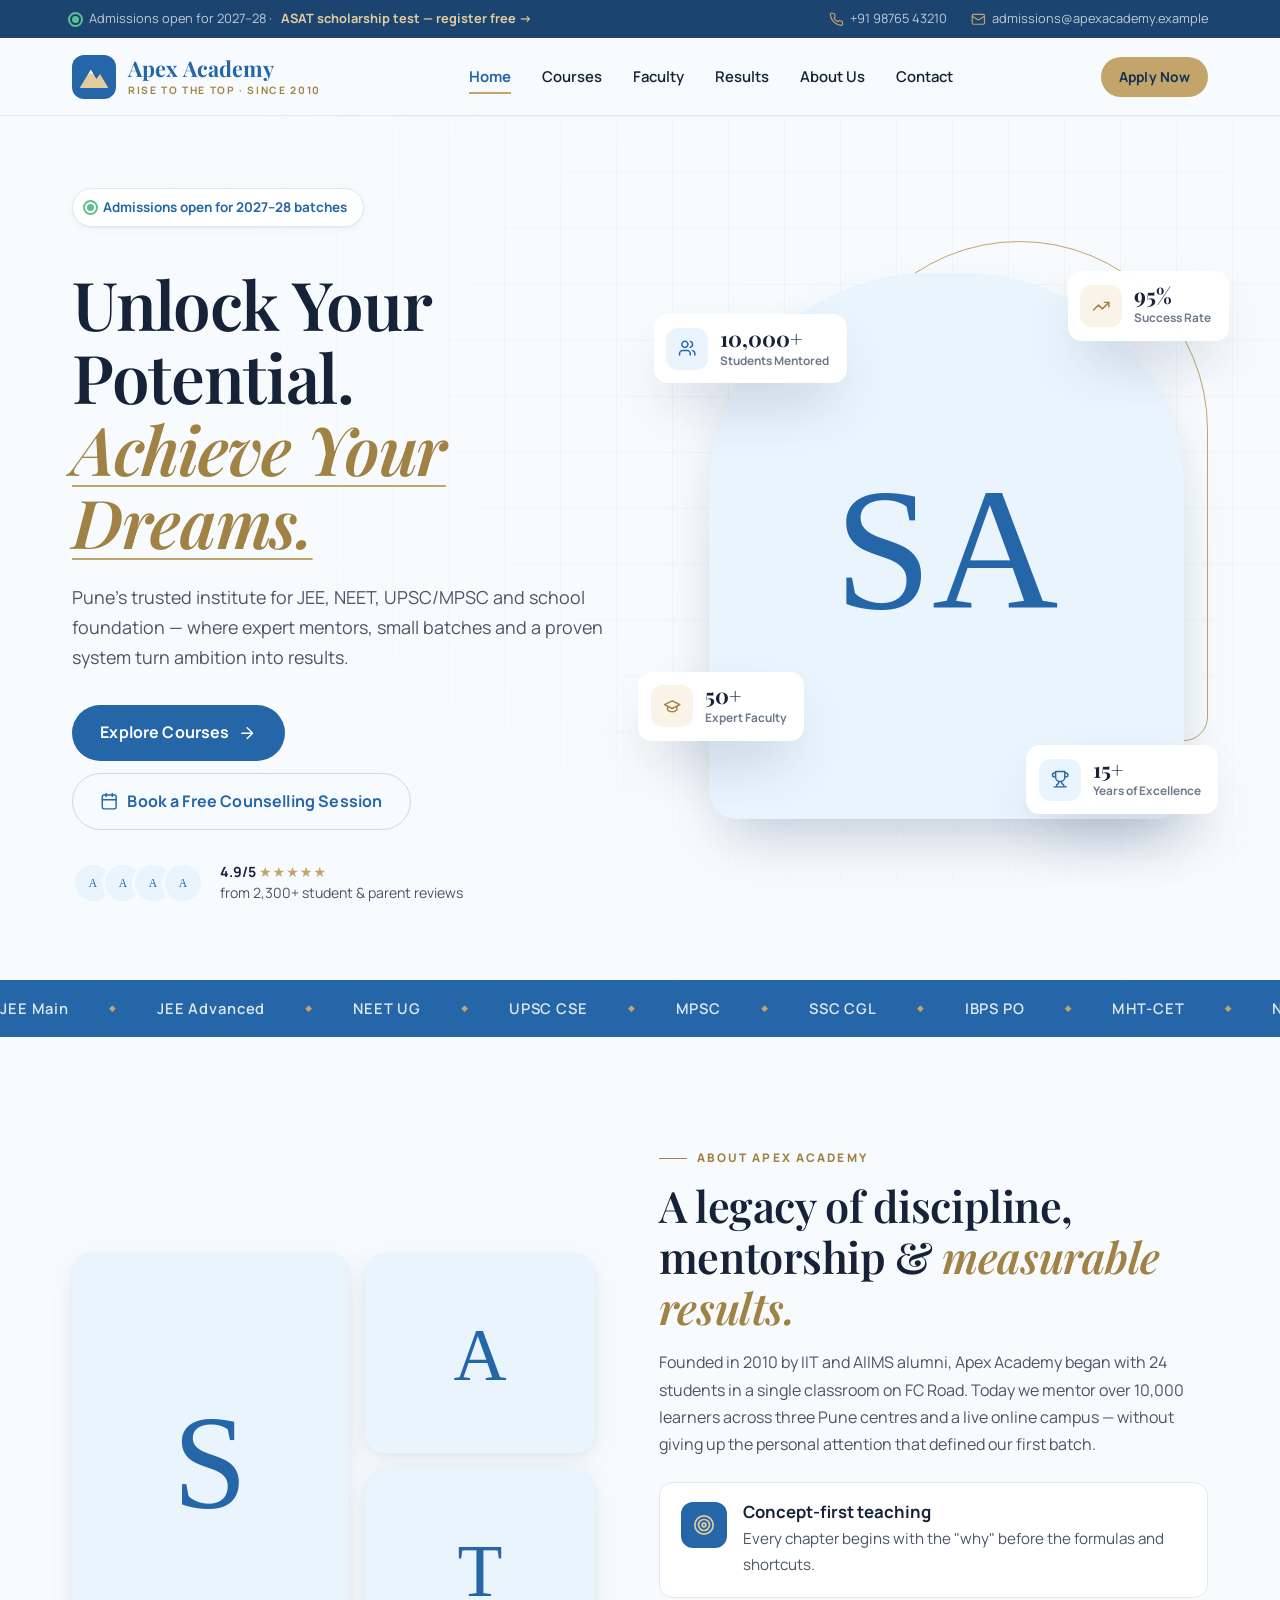
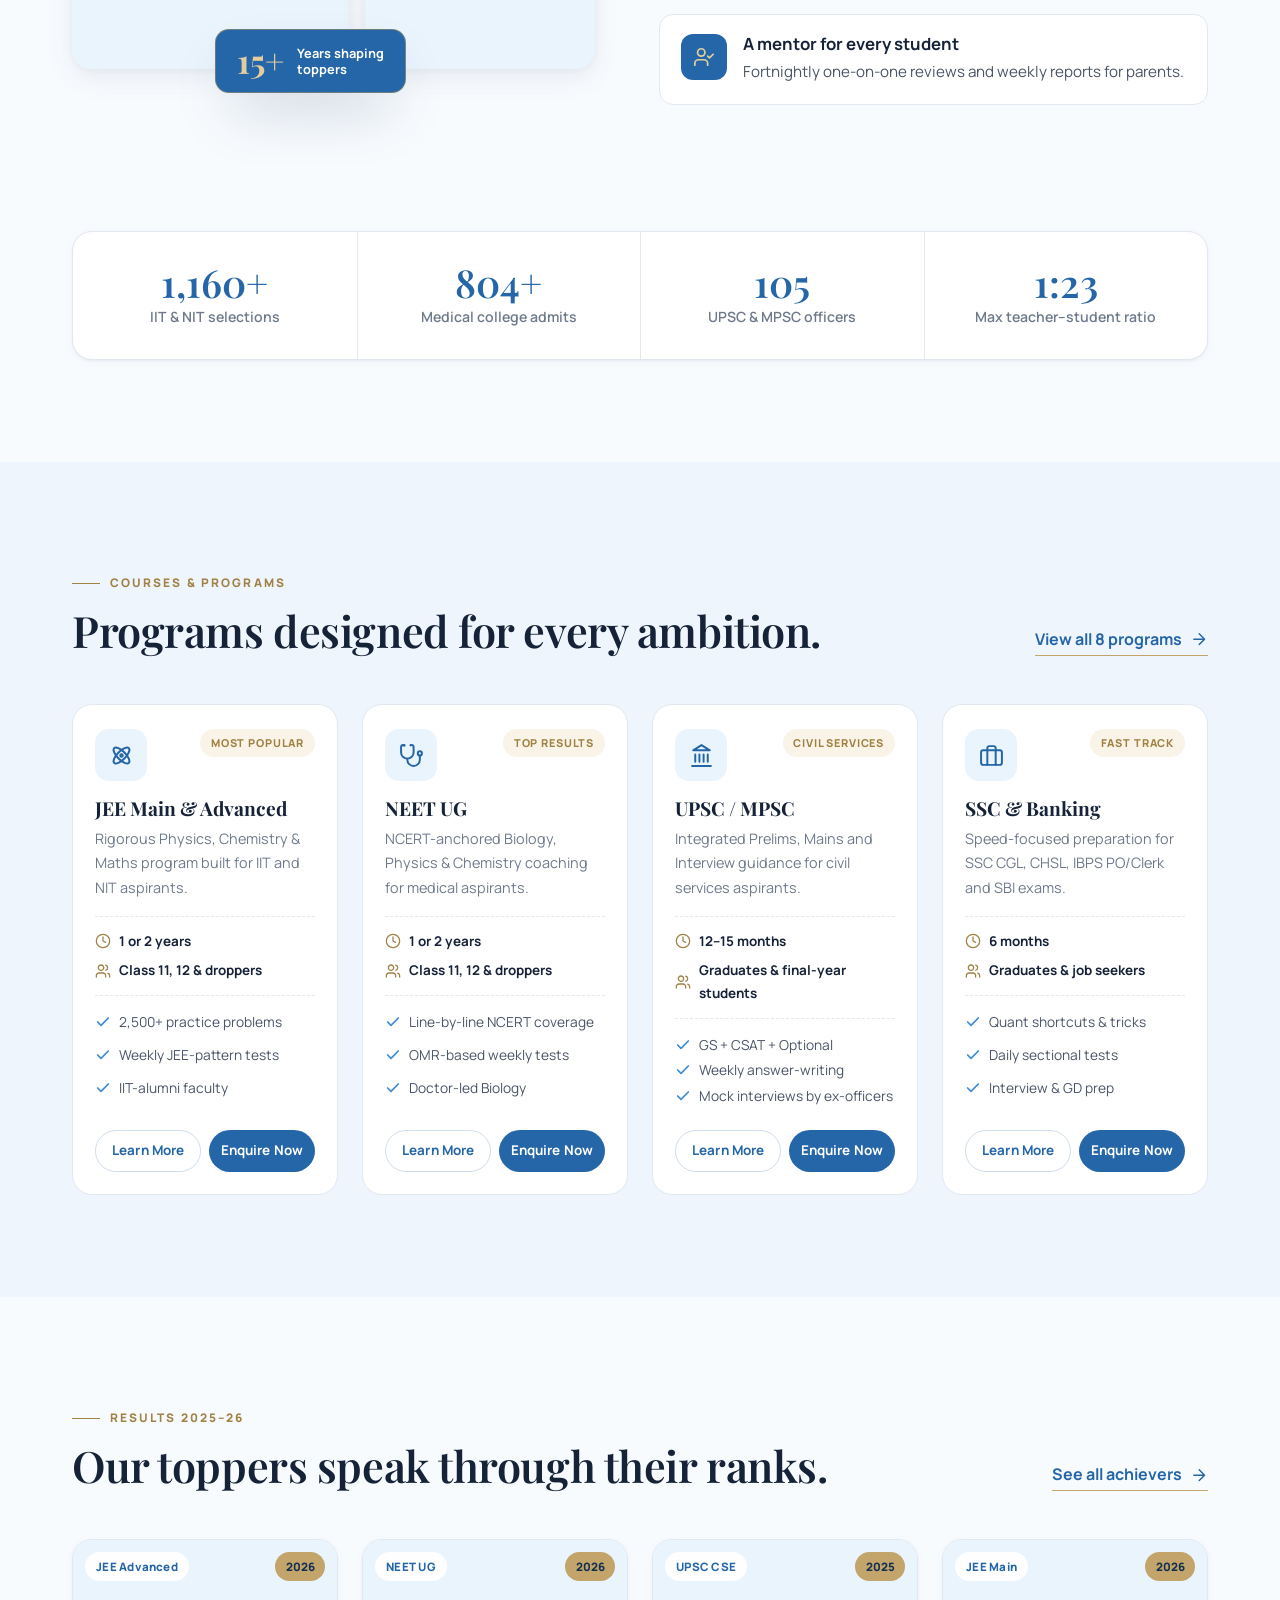
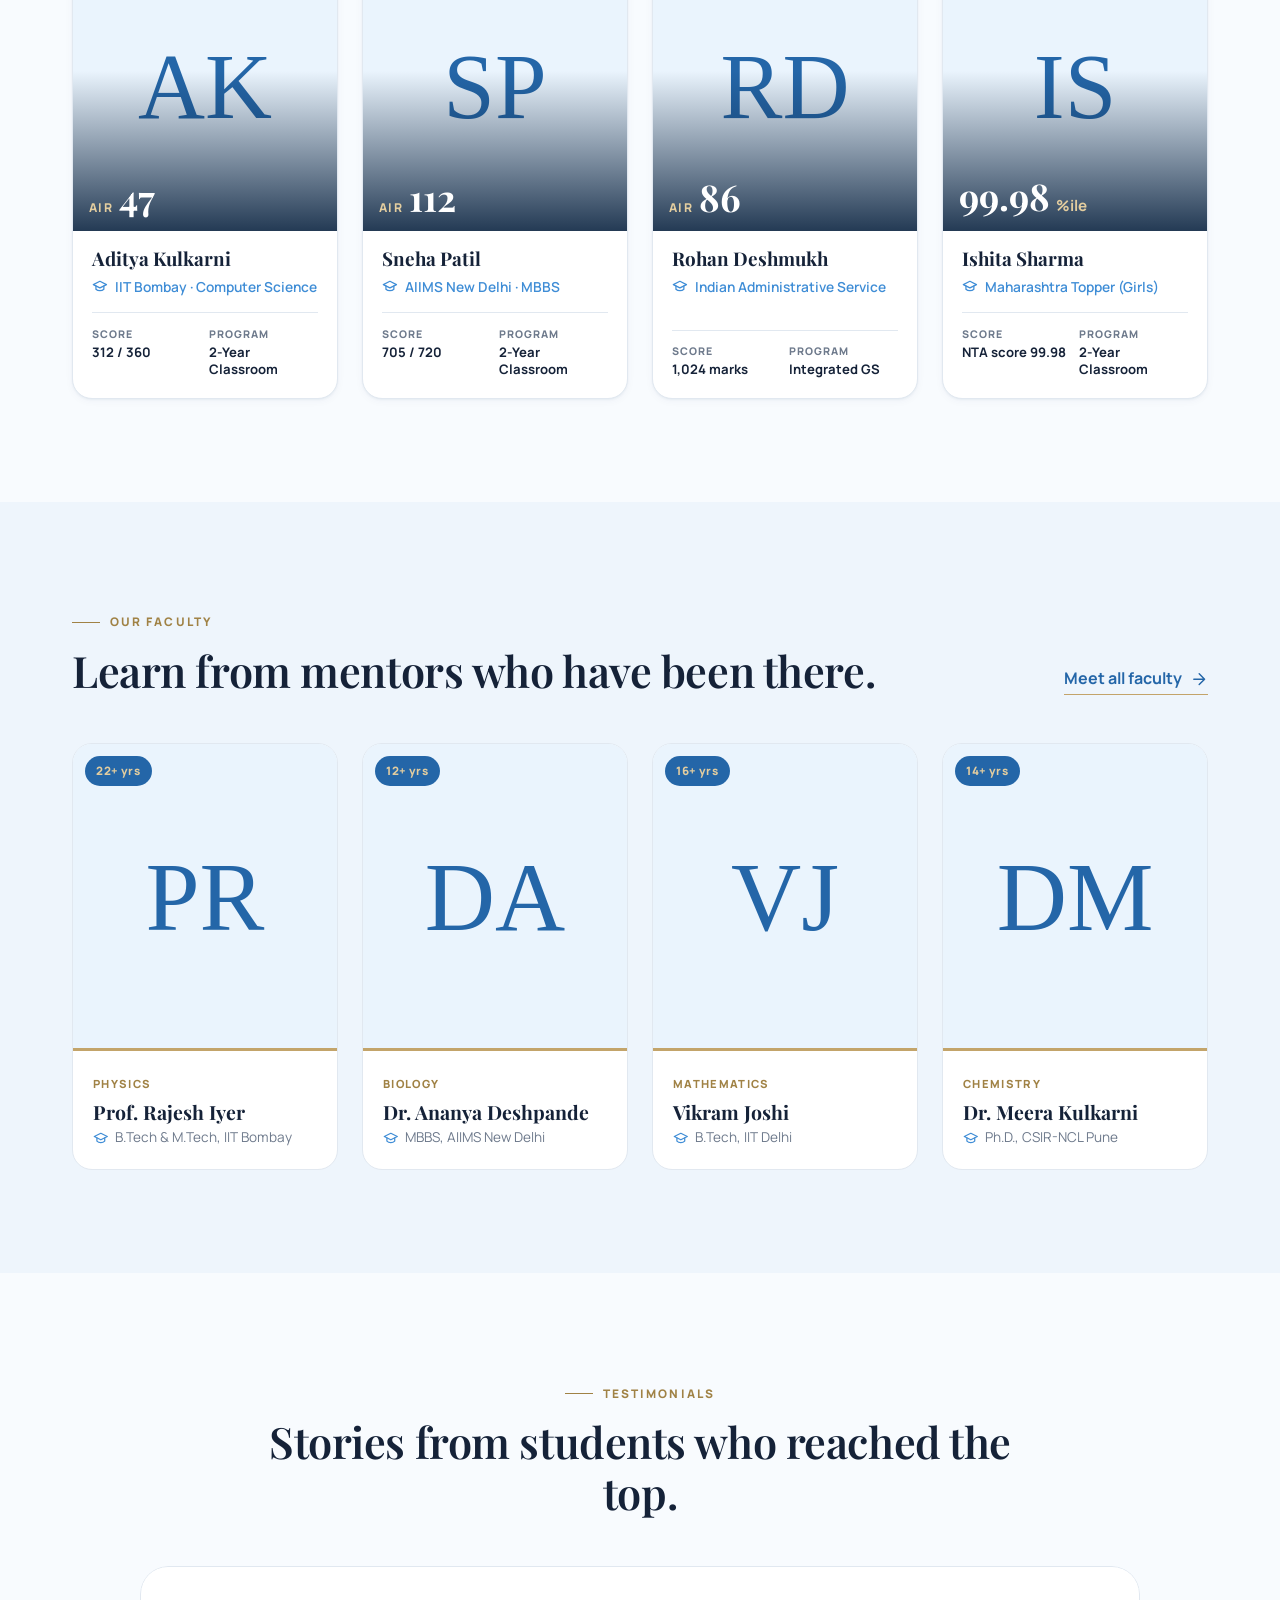
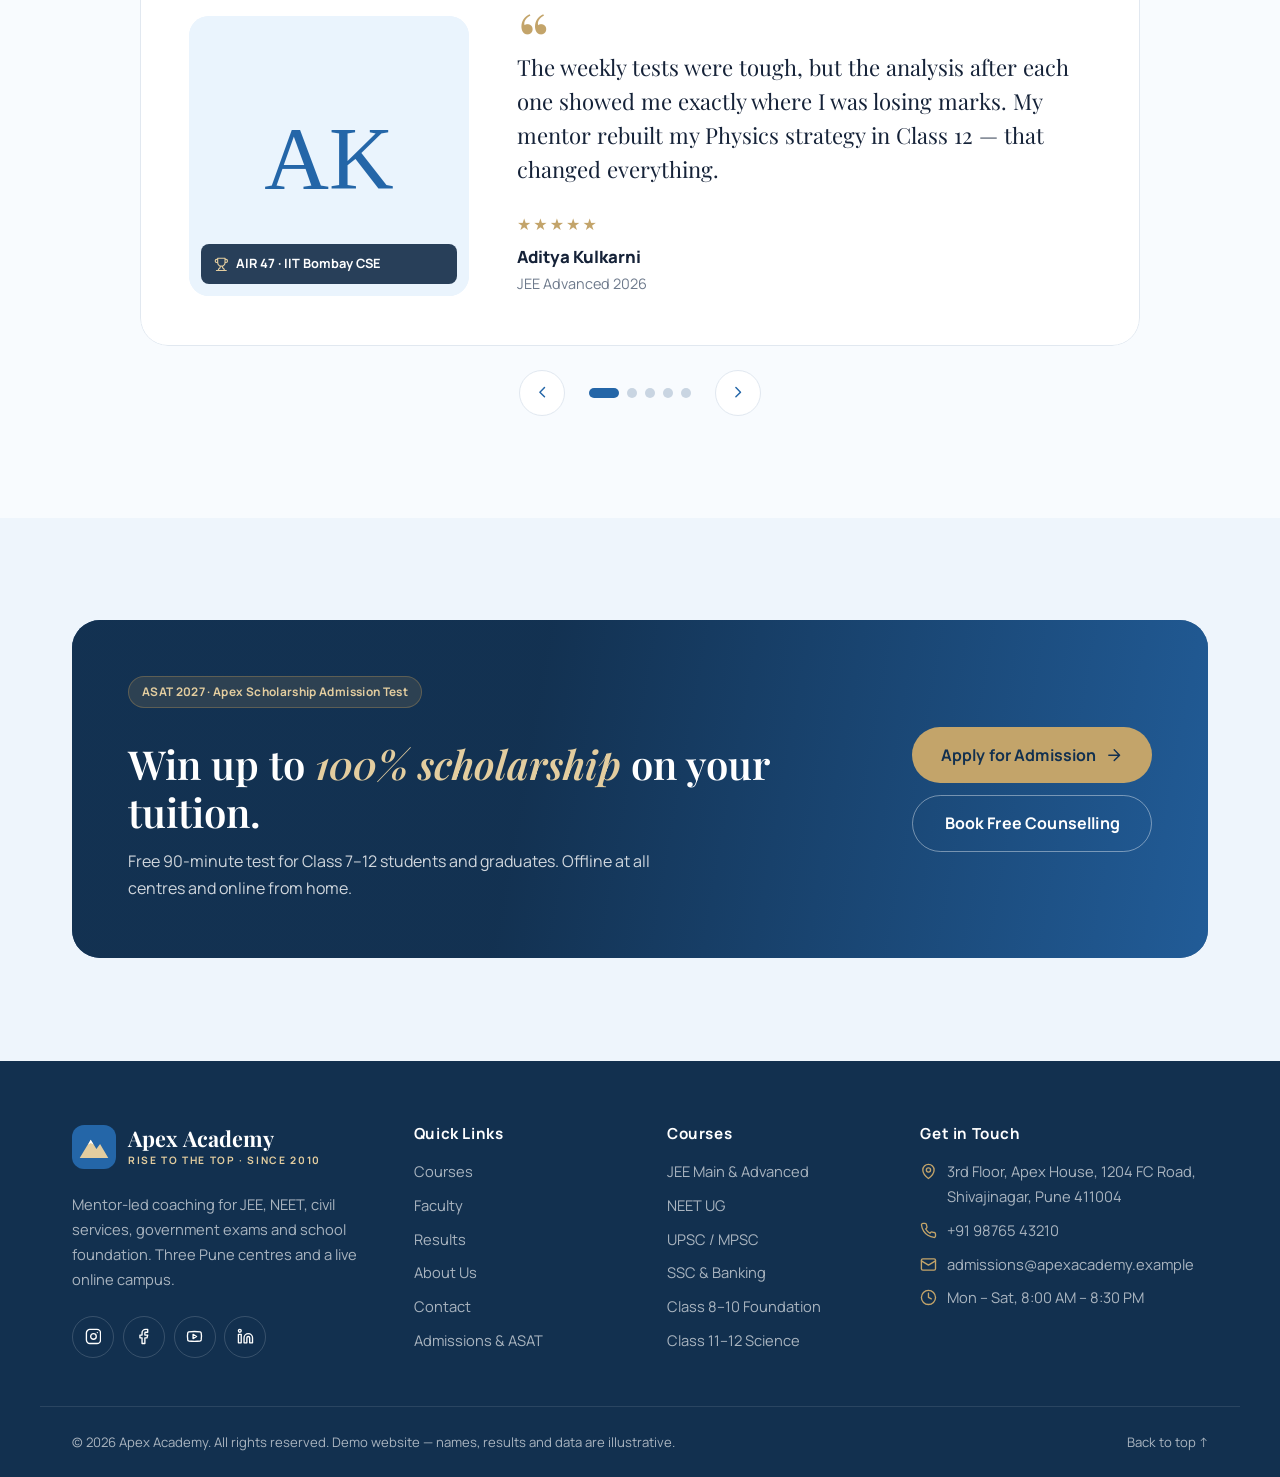
==== index.html @ b131ee7d "Apex Academy coaching institute demo website Multi-page static site (HTML, CSS, vanilla JS): home, a" ====
<!DOCTYPE html>
<html lang="en">
<head>
  <meta charset="UTF-8">
  <meta name="viewport" content="width=device-width, initial-scale=1.0">
  <title>Apex Academy | JEE, NEET, UPSC &amp; Foundation Coaching in Pune</title>
  <meta name="description" content="Apex Academy, Pune — premium mentor-led coaching for JEE, NEET, UPSC/MPSC, SSC &amp; Banking, Foundation, Science and Commerce.">
  <meta name="theme-color" content="#2466A8">
  <link rel="icon" href="data:image/svg+xml,%3Csvg xmlns='http://www.w3.org/2000/svg' viewBox='0 0 40 40'%3E%3Crect width='40' height='40' rx='10' fill='%232466A8'/%3E%3Cpath d='M7 30 17 13.5l5.2 8.3 3.3-4.6L33 30Z' fill='%23E3CD9F'/%3E%3C/svg%3E">
  <link rel="preconnect" href="https://fonts.googleapis.com">
  <link rel="preconnect" href="https://fonts.gstatic.com" crossorigin>
  <link href="https://fonts.googleapis.com/css2?family=Manrope:wght@400;500;600;700;800&family=Playfair+Display:ital,wght@0,500;0,600;0,700;1,500;1,600&display=swap" rel="stylesheet">
  <link rel="stylesheet" href="style.css">
</head>
<body data-page="home" id="top">
  <!-- Header, icon sprite, footer & modal are injected by script.js (one shared template) -->
  <div id="site-header"></div>

  <main id="main">
    <!-- ========== HERO ========== -->
    <section class="hero">
      <div class="container hero__grid">
        <div class="hero__content">
          <p class="eyebrow reveal"><span class="dot"></span> Admissions open for 2027–28 batches</p>
          <h1 class="hero__title reveal" data-delay="1">Unlock Your Potential.<br><em>Achieve Your Dreams.</em></h1>
          <p class="hero__lead reveal" data-delay="2">Pune's trusted institute for JEE, NEET, UPSC/MPSC and school foundation — where expert mentors, small batches and a proven system turn ambition into results.</p>
          <div class="hero__ctas reveal" data-delay="3">
            <a href="courses.html" class="btn btn--primary btn--lg">Explore Courses <svg class="icon"><use href="#i-arrow-right"/></svg></a>
            <button type="button" class="btn btn--ghost btn--lg" data-enquire="Free Counselling Session"><svg class="icon"><use href="#i-calendar"/></svg> Book a Free Counselling Session</button>
          </div>
          <div class="hero__trust reveal" data-delay="4">
            <div class="avatars" aria-hidden="true">
              <img src="https://images.unsplash.com/photo-1695780909794-4945a1f6eed9?auto=format&fit=crop&crop=faces&w=100&h=100&q=70" alt="">
              <img src="https://images.unsplash.com/photo-1674278882093-3870ef98e826?auto=format&fit=crop&crop=faces&w=100&h=100&q=70" alt="">
              <img src="https://images.unsplash.com/photo-1605857840732-188f2f08cb31?auto=format&fit=crop&crop=faces&w=100&h=100&q=70" alt="">
              <img src="https://images.unsplash.com/photo-1607746882042-944635dfe10e?auto=format&fit=crop&crop=faces&w=100&h=100&q=70" alt="">
            </div>
            <p><strong>4.9/5</strong> <span class="stars" aria-hidden="true">★★★★★</span><br>from 2,300+ student &amp; parent reviews</p>
          </div>
        </div>

        <div class="hero__visual reveal" data-delay="2">
          <div class="hero__img-wrap">
            <img src="https://images.unsplash.com/photo-1571260899304-425eee4c7efc?auto=format&fit=crop&w=1100&q=80" alt="Students preparing together in an Apex Academy classroom" class="hero__img">
          </div>
          <div class="float-card float-card--1"><span class="float-card__icon"><svg class="icon"><use href="#i-users"/></svg></span><div><strong><span data-count="10000">0</span>+</strong><small>Students Mentored</small></div></div>
          <div class="float-card float-card--2"><span class="float-card__icon float-card__icon--brass"><svg class="icon"><use href="#i-trend"/></svg></span><div><strong><span data-count="95">0</span>%</strong><small>Success Rate</small></div></div>
          <div class="float-card float-card--3"><span class="float-card__icon float-card__icon--brass"><svg class="icon"><use href="#i-cap"/></svg></span><div><strong><span data-count="50">0</span>+</strong><small>Expert Faculty</small></div></div>
          <div class="float-card float-card--4"><span class="float-card__icon"><svg class="icon"><use href="#i-trophy"/></svg></span><div><strong><span data-count="15">0</span>+</strong><small>Years of Excellence</small></div></div>
        </div>
      </div>

      <div class="marquee" aria-label="Exams we prepare for">
        <div class="marquee__track">
          <span>JEE Main</span><span>JEE Advanced</span><span>NEET UG</span><span>UPSC CSE</span><span>MPSC</span><span>SSC CGL</span><span>IBPS PO</span><span>MHT-CET</span><span>NTSE</span><span>Olympiads</span><span>CA Foundation</span><span>CUET</span>
          <span aria-hidden="true">JEE Main</span><span aria-hidden="true">JEE Advanced</span><span aria-hidden="true">NEET UG</span><span aria-hidden="true">UPSC CSE</span><span aria-hidden="true">MPSC</span><span aria-hidden="true">SSC CGL</span><span aria-hidden="true">IBPS PO</span><span aria-hidden="true">MHT-CET</span><span aria-hidden="true">NTSE</span><span aria-hidden="true">Olympiads</span><span aria-hidden="true">CA Foundation</span><span aria-hidden="true">CUET</span>
        </div>
      </div>
    </section>

    <!-- ========== ABOUT TEASER ========== -->
    <section class="section">
      <div class="container">
        <div class="split">
          <div class="gallery reveal">
            <figure class="g g--a"><img src="https://images.unsplash.com/photo-1686624386665-4cd01b96d0f6?auto=format&fit=crop&w=800&q=80" alt="Students solving problems together in class" loading="lazy"></figure>
            <figure class="g"><img src="https://images.unsplash.com/photo-1481627834876-b7833e8f5570?auto=format&fit=crop&w=600&q=80" alt="Academy reference library" loading="lazy"></figure>
            <figure class="g"><img src="https://images.unsplash.com/photo-1637589316488-6d4c41b335cd?auto=format&fit=crop&w=600&q=80" alt="Two students revising from a textbook" loading="lazy"></figure>
            <div class="gallery__badge"><strong>15+</strong><span>Years shaping<br>toppers</span></div>
          </div>
          <div>
            <p class="kicker reveal">About Apex Academy</p>
            <h2 class="section-title reveal">A legacy of discipline, mentorship &amp; <em>measurable results.</em></h2>
            <p class="reveal">Founded in 2010 by IIT and AIIMS alumni, Apex Academy began with 24 students in a single classroom on FC Road. Today we mentor over 10,000 learners across three Pune centres and a live online campus — without giving up the personal attention that defined our first batch.</p>
            <div class="vm reveal">
              <div class="vm__item"><span class="vm__icon"><svg class="icon"><use href="#i-target"/></svg></span><div><h3>Concept-first teaching</h3><p>Every chapter begins with the "why" before the formulas and shortcuts.</p></div></div>
              <div class="vm__item"><span class="vm__icon"><svg class="icon"><use href="#i-user-check"/></svg></span><div><h3>A mentor for every student</h3><p>Fortnightly one-on-one reviews and weekly reports for parents.</p></div></div>
            </div>
            <p class="mt-6 reveal"><a href="about.html" class="link-arrow">Discover our story <svg class="icon"><use href="#i-arrow-right"/></svg></a></p>
          </div>
        </div>

        <div class="stat-band mt-7 reveal">
          <div><strong><span data-count="1240">0</span>+</strong><span>IIT &amp; NIT selections</span></div>
          <div><strong><span data-count="860">0</span>+</strong><span>Medical college admits</span></div>
          <div><strong><span data-count="112">0</span></strong><span>UPSC &amp; MPSC officers</span></div>
          <div><strong>1:<span data-count="25">0</span></strong><span>Max teacher–student ratio</span></div>
        </div>
      </div>
    </section>

    <!-- ========== FEATURED PROGRAMS ========== -->
    <section class="section section--tint">
      <div class="container">
        <div class="section-head section-head--split">
          <div><p class="kicker reveal">Courses &amp; Programs</p><h2 class="section-title reveal">Programs designed for every ambition.</h2></div>
          <a href="courses.html" class="link-arrow reveal">View all 8 programs <svg class="icon"><use href="#i-arrow-right"/></svg></a>
        </div>
        <div class="course-grid" id="courseGrid" data-limit="4"></div>
      </div>
    </section>

    <!-- ========== RESULTS PREVIEW ========== -->
    <section class="section">
      <div class="container">
        <div class="section-head section-head--split">
          <div><p class="kicker reveal">Results 2025–26</p><h2 class="section-title reveal">Our toppers speak through their ranks.</h2></div>
          <a href="results.html" class="link-arrow reveal">See all achievers <svg class="icon"><use href="#i-arrow-right"/></svg></a>
        </div>
        <div class="results-grid" id="resultsGrid" data-limit="4"></div>
      </div>
    </section>

    <!-- ========== FACULTY PREVIEW ========== -->
    <section class="section section--tint">
      <div class="container">
        <div class="section-head section-head--split">
          <div><p class="kicker reveal">Our Faculty</p><h2 class="section-title reveal">Learn from mentors who have been there.</h2></div>
          <a href="faculty.html" class="link-arrow reveal">Meet all faculty <svg class="icon"><use href="#i-arrow-right"/></svg></a>
        </div>
        <div class="faculty-grid" id="facultyGrid" data-limit="4"></div>
      </div>
    </section>

    <!-- ========== TESTIMONIALS ========== -->
    <section class="section">
      <div class="container">
        <div class="section-head">
          <p class="kicker reveal">Testimonials</p>
          <h2 class="section-title reveal">Stories from students who reached the top.</h2>
        </div>
        <div class="carousel reveal" id="testimonialCarousel" aria-roledescription="carousel" aria-label="Student testimonials">
          <div class="carousel__viewport"><div class="carousel__track" id="carouselTrack"></div></div>
          <div class="carousel__controls">
            <button class="icon-btn" id="carouselPrev" aria-label="Previous testimonial"><svg class="icon"><use href="#i-chevron-left"/></svg></button>
            <div class="carousel__dots" id="carouselDots"></div>
            <button class="icon-btn" id="carouselNext" aria-label="Next testimonial"><svg class="icon"><use href="#i-chevron-right"/></svg></button>
          </div>
        </div>
      </div>
    </section>

    <!-- ========== ADMISSIONS CTA ========== -->
    <section class="section section--tint">
      <div class="container">
        <div class="cta-banner reveal">
          <div>
            <span class="pill pill--brass">ASAT 2027 · Apex Scholarship Admission Test</span>
            <h2 class="mt-6">Win up to <em>100% scholarship</em> on your tuition.</h2>
            <p>Free 90-minute test for Class 7–12 students and graduates. Offline at all centres and online from home.</p>
          </div>
          <div class="cta-banner__actions">
            <a href="admissions.html" class="btn btn--accent btn--lg">Apply for Admission <svg class="icon"><use href="#i-arrow-right"/></svg></a>
            <button type="button" class="btn btn--outline-light btn--lg" data-enquire="Free Counselling Session">Book Free Counselling</button>
          </div>
        </div>
      </div>
    </section>
  </main>

  <div id="site-footer"></div>
  <script src="script.js"></script>
</body>
</html>
---- style.css ----
/* ==========================================================================
   Apex Academy — shared stylesheet for every page
   tokens → base → layout → components → page sections → responsive
   ========================================================================== */

/* ---------- 1. Design tokens ---------- */
:root {
  /* Palette: calm sky blue (trust & clarity), soft champagne-gold accent, airy white */
  --blue-950: #12304F;
  --blue-900: #1B4470;
  --blue: #2466A8;
  --blue-700: #2F7BC4;
  --blue-500: #3F8DD6;
  --blue-50: #EAF4FD;
  --brass: #C3A46A;
  --brass-600: #A08245;
  --brass-300: #E3CD9F;
  --brass-50: #FAF4E8;
  --red: #B4443A;

  --ink: #152238;
  --body: #4A5568;
  --muted: #6E7A8C;
  --line: #E1E8F0;
  --bg: #F8FBFE;
  --tint: #EEF5FC;
  --white: #FFFFFF;

  --font-display: "Playfair Display", Georgia, "Times New Roman", serif;
  --font-body: "Manrope", system-ui, -apple-system, "Segoe UI", Roboto, sans-serif;

  --s-1: .25rem; --s-2: .5rem; --s-3: .75rem; --s-4: 1rem; --s-5: 1.5rem;
  --s-6: 2rem;   --s-7: 3rem;  --s-8: 4rem;   --s-9: 6rem;
  --section-y: clamp(4rem, 8vw, 6.5rem);

  --r-sm: 8px; --r-md: 14px; --r-lg: 20px; --r-xl: 28px; --r-pill: 999px;
  --shadow-sm: 0 1px 2px rgba(20, 52, 90, .05), 0 2px 8px rgba(20, 52, 90, .04);
  --shadow-md: 0 8px 28px rgba(20, 52, 90, .08), 0 2px 6px rgba(20, 52, 90, .04);
  --shadow-lg: 0 28px 60px -18px rgba(20, 52, 90, .28);

  --ease: cubic-bezier(.22, .8, .24, 1);
  --header-h: 78px;
  --container: 1200px;
}

/* ---------- 2. Base ---------- */
*, *::before, *::after { box-sizing: border-box; }
html { scroll-behavior: smooth; -webkit-text-size-adjust: 100%; }
body {
  margin: 0; font-family: var(--font-body); font-size: 1rem; line-height: 1.7;
  color: var(--body); background: var(--bg); overflow-x: hidden; -webkit-font-smoothing: antialiased;
}
body.no-scroll { overflow: hidden; }
img { max-width: 100%; display: block; }
a { color: inherit; text-decoration: none; }
button { font: inherit; cursor: pointer; }
h1, h2, h3, h4 { color: var(--ink); margin: 0 0 var(--s-3); line-height: 1.2; }
h3 { font-size: 1.12rem; }
h4 { font-size: 1rem; }
p { margin: 0 0 var(--s-4); }
ul, ol { margin: 0; padding: 0; list-style: none; }
figure, blockquote, dl, dd { margin: 0; }
[id] { scroll-margin-top: calc(var(--header-h) + 12px); }
:focus-visible { outline: 3px solid var(--brass); outline-offset: 3px; border-radius: 6px; }

.icon { width: 1.15em; height: 1.15em; flex-shrink: 0; fill: none; stroke: currentColor; stroke-width: 1.9; stroke-linecap: round; stroke-linejoin: round; }
.container { width: 100%; max-width: var(--container); margin: 0 auto; padding: 0 clamp(1rem, 4vw, 2rem); }
.section { padding: var(--section-y) 0; position: relative; }
.section--tint { background: var(--tint); }
.section--dark { background: var(--blue-900); color: rgba(255,255,255,.75); }
.section--dark h2, .section--dark h3 { color: #fff; }

.skip-link { position: absolute; left: 1rem; top: -60px; z-index: 300; background: var(--blue); color: #fff; padding: .6rem 1rem; border-radius: var(--r-sm); }
.skip-link:focus { top: 1rem; }
/* Reserve space before JS injects the header to avoid a layout jump */
#site-header { height: calc(var(--header-h) + 38px); }

/* ---------- 3. Typography ---------- */
.kicker {
  display: inline-flex; align-items: center; gap: .6rem; margin-bottom: var(--s-3);
  font-size: .74rem; font-weight: 800; letter-spacing: .18em; text-transform: uppercase; color: var(--brass-600);
}
.kicker::before { content: ""; width: 28px; height: 1px; background: currentColor; }
.kicker--light { color: var(--brass-300); }
.section-title { font-family: var(--font-display); font-weight: 600; font-size: clamp(1.9rem, 3.5vw, 2.7rem); letter-spacing: -.01em; line-height: 1.18; margin-bottom: var(--s-4); }
.section-title em, .page-hero h1 em, .hero__title em { font-style: italic; color: var(--brass-600); }
.sub-title { font-family: var(--font-display); font-weight: 600; font-size: clamp(1.35rem, 2.3vw, 1.7rem); }
.section-sub { font-size: 1.06rem; color: var(--muted); max-width: 620px; margin-inline: auto; }
.section-head { text-align: center; max-width: 760px; margin: 0 auto var(--s-7); }
.section-head--split { display: flex; align-items: flex-end; justify-content: space-between; gap: var(--s-5); text-align: left; max-width: none; flex-wrap: wrap; }
.section-head--split .section-title { margin-bottom: 0; }
.section-head--light .section-title { color: #fff; }
.section-head--light .section-sub { color: rgba(255,255,255,.7); }

/* ---------- 4. Buttons, pills, chips ---------- */
.btn {
  --btn-bg: var(--blue); --btn-fg: #fff; --btn-bd: transparent;
  display: inline-flex; align-items: center; justify-content: center; gap: .55rem;
  min-height: 48px; padding: .7rem 1.4rem; font-weight: 700; font-size: .93rem; letter-spacing: .01em;
  color: var(--btn-fg); background: var(--btn-bg); border: 1.5px solid var(--btn-bd); border-radius: var(--r-pill);
  transition: transform .25s var(--ease), box-shadow .25s var(--ease), background-color .25s, color .25s, border-color .25s;
  white-space: nowrap;
}
.btn .icon { transition: transform .25s var(--ease); }
.btn:hover { transform: translateY(-2px); box-shadow: 0 12px 24px -10px rgba(20, 52, 90, .45); }
.btn:hover > .icon:last-child { transform: translateX(3px); }
.btn:active { transform: translateY(0); }
.btn--primary:hover { --btn-bg: var(--blue-700); }
.btn--accent { --btn-bg: var(--brass); --btn-fg: var(--blue-950); }
.btn--accent:hover { --btn-bg: #C4A36A; box-shadow: 0 12px 24px -10px rgba(154, 122, 67, .65); }
.btn--ghost { --btn-bg: transparent; --btn-fg: var(--blue); --btn-bd: rgba(36, 102, 168, .22); }
.btn--ghost:hover { --btn-bg: var(--white); --btn-bd: var(--blue); }
.btn--outline-light { --btn-bg: transparent; --btn-fg: #fff; --btn-bd: rgba(255,255,255,.4); }
.btn--outline-light:hover { --btn-bg: rgba(255,255,255,.08); --btn-bd: #fff; }
.btn--sm { min-height: 40px; padding: .45rem 1.05rem; font-size: .86rem; }
.btn--lg { min-height: 54px; padding: .85rem 1.7rem; font-size: 1rem; }
.btn--block { width: 100%; }
.btn.is-loading { pointer-events: none; opacity: .85; }
.btn.is-loading .icon { animation: spin .8s linear infinite; }
@keyframes spin { to { transform: rotate(360deg); } }

.link-arrow { display: inline-flex; align-items: center; gap: .45rem; font-weight: 700; color: var(--blue); border-bottom: 1px solid var(--brass); padding-bottom: 2px; transition: gap .25s var(--ease), color .2s; }
.link-arrow:hover { gap: .75rem; color: var(--brass-600); }

.icon-btn { width: 46px; height: 46px; display: inline-grid; place-items: center; border-radius: 50%; border: 1.5px solid var(--line); background: var(--white); color: var(--blue); transition: background .25s, color .25s, border-color .25s, transform .25s var(--ease); }
.icon-btn:hover { background: var(--blue); color: #fff; border-color: var(--blue); transform: scale(1.06); }

.pill { display: inline-flex; align-items: center; gap: .4rem; padding: .3rem .8rem; border-radius: var(--r-pill); font-size: .74rem; font-weight: 700; letter-spacing: .03em; background: var(--blue-50); color: var(--blue); }
.pill--brass { background: rgba(184, 149, 90, .16); color: var(--brass-300); border: 1px solid rgba(184,149,90,.35); }
.dot { width: 7px; height: 7px; border-radius: 50%; background: #5CC08F; position: relative; display: inline-block; flex-shrink: 0; }
.dot::after { content: ""; position: absolute; inset: -4px; border-radius: 50%; border: 2px solid #5CC08F; animation: ping 2s var(--ease) infinite; }
@keyframes ping { 0% { transform: scale(.6); opacity: 1; } 100% { transform: scale(1.8); opacity: 0; } }

/* ---------- 5. Top bar, header & navigation ---------- */
.scroll-progress { position: fixed; inset: 0 0 auto 0; height: 3px; z-index: 120; pointer-events: none; }
.scroll-progress span { display: block; height: 100%; transform-origin: 0 50%; transform: scaleX(0); background: var(--brass); }

.topbar { background: var(--blue-900); color: rgba(255,255,255,.72); font-size: .8rem; }
.topbar__inner { display: flex; align-items: center; justify-content: space-between; gap: var(--s-4); min-height: 38px; }
.topbar p { margin: 0; display: flex; align-items: center; gap: .6rem; }
.topbar p a { color: var(--brass-300); font-weight: 700; }
.topbar p a:hover { color: #fff; }
.topbar__links { display: flex; gap: var(--s-5); }
.topbar__links a { display: inline-flex; align-items: center; gap: .4rem; transition: color .2s; }
.topbar__links a:hover { color: #fff; }
.topbar__links .icon { color: var(--brass); }

.site-header { position: sticky; top: 0; z-index: 100; height: var(--header-h); border-bottom: 1px solid var(--line); transition: box-shadow .3s; }
/* Blur lives on a pseudo-element: backdrop-filter on the header would trap the fixed mobile drawer */
.site-header::before { content: ""; position: absolute; inset: 0; z-index: -1; background: rgba(248, 251, 254, .9); backdrop-filter: saturate(160%) blur(14px); -webkit-backdrop-filter: saturate(160%) blur(14px); }
.site-header.is-scrolled { box-shadow: 0 10px 30px -18px rgba(20, 52, 90, .35); }
.nav { height: 100%; display: flex; align-items: center; justify-content: space-between; gap: var(--s-5); }

.brand { display: inline-flex; align-items: center; gap: .75rem; flex-shrink: 0; }
.brand__mark { width: 44px; height: 44px; transition: transform .4s var(--ease); }
.brand:hover .brand__mark { transform: rotate(-6deg) scale(1.05); }
.brand__text { display: flex; flex-direction: column; line-height: 1.1; }
.brand__text strong { font-family: var(--font-display); font-size: 1.35rem; font-weight: 700; color: var(--blue); letter-spacing: .005em; }
.brand__text small { font-size: .64rem; font-weight: 700; letter-spacing: .16em; text-transform: uppercase; color: var(--brass-600); margin-top: 4px; }
.brand--light .brand__text strong { color: #fff; }
.brand--light .brand__text small { color: var(--brass-300); }

.nav__links { display: flex; align-items: center; gap: .15rem; }
.nav__link { position: relative; display: block; padding: .5rem .9rem; font-weight: 600; font-size: .93rem; color: var(--ink); transition: color .2s; }
.nav__link::after { content: ""; position: absolute; left: .9rem; right: .9rem; bottom: .2rem; height: 1.5px; background: var(--brass); transform: scaleX(0); transform-origin: left; transition: transform .3s var(--ease); }
.nav__link:hover { color: var(--blue-500); }
.nav__link:hover::after, .nav__link.is-active::after { transform: scaleX(1); }
.nav__link.is-active { color: var(--blue); font-weight: 700; }
.nav__cta-mobile { display: none; }
.nav__actions { display: flex; align-items: center; gap: var(--s-3); }
.nav__cta.is-current { box-shadow: 0 0 0 3px rgba(184,149,90,.3); }

.nav__toggle { display: none; width: 46px; height: 46px; border-radius: 12px; border: 1.5px solid var(--line); background: var(--white); position: relative; }
.nav__toggle span { position: absolute; left: 12px; right: 12px; height: 2px; background: var(--blue); border-radius: 2px; transition: transform .3s var(--ease), opacity .2s, top .3s var(--ease); }
.nav__toggle span:nth-child(1) { top: 15px; }
.nav__toggle span:nth-child(2) { top: 21px; }
.nav__toggle span:nth-child(3) { top: 27px; }
.nav__toggle[aria-expanded="true"] span:nth-child(1) { top: 21px; transform: rotate(45deg); }
.nav__toggle[aria-expanded="true"] span:nth-child(2) { opacity: 0; }
.nav__toggle[aria-expanded="true"] span:nth-child(3) { top: 21px; transform: rotate(-45deg); }

/* ---------- 6. Home hero ---------- */
.hero { position: relative; padding: clamp(2.5rem, 6vw, 4.5rem) 0 0; overflow: hidden; }
.hero::before { /* fine line texture */
  content: ""; position: absolute; inset: 0; z-index: -1; pointer-events: none;
  background-image: linear-gradient(rgba(36,102,168,.05) 1px, transparent 1px), linear-gradient(90deg, rgba(36,102,168,.05) 1px, transparent 1px);
  background-size: 56px 56px;
  mask-image: radial-gradient(ellipse at 70% 30%, #000 10%, transparent 70%);
  -webkit-mask-image: radial-gradient(ellipse at 70% 30%, #000 10%, transparent 70%);
}
.hero__grid { display: grid; grid-template-columns: 1.05fr 1fr; gap: clamp(2rem, 5vw, 4.5rem); align-items: center; padding-bottom: clamp(3rem, 6vw, 5rem); }
.hero__grid > *, .split > *, .contact__grid > *, .admit-hero__grid > *, .learning__grid > *, .faq__grid > * { min-width: 0; }
.eyebrow { display: inline-flex; align-items: center; gap: .6rem; padding: .45rem 1rem .45rem .85rem; border-radius: var(--r-pill); background: var(--white); border: 1px solid var(--line); box-shadow: var(--shadow-sm); font-size: .84rem; font-weight: 700; color: var(--blue); }
.hero__title { font-family: var(--font-display); font-weight: 600; font-size: clamp(2.5rem, 5.4vw, 4.2rem); line-height: 1.08; letter-spacing: -.02em; margin: var(--s-5) 0; }
.hero__title em { text-decoration: underline 2px var(--brass); text-underline-offset: .14em; }
.hero__lead { font-size: clamp(1.02rem, 1.4vw, 1.14rem); max-width: 540px; }
.hero__ctas { display: flex; flex-wrap: wrap; gap: var(--s-3); margin: var(--s-6) 0; }
.hero__trust { display: flex; align-items: center; gap: var(--s-4); }
.hero__trust p { margin: 0; font-size: .88rem; line-height: 1.45; }
.hero__trust strong { color: var(--ink); }
.stars { color: var(--brass); letter-spacing: 1px; }
.avatars { display: flex; }
.avatars img { width: 42px; height: 42px; border-radius: 50%; border: 3px solid var(--bg); object-fit: cover; margin-left: -12px; background: var(--tint); }
.avatars img:first-child { margin-left: 0; }

.hero__visual { position: relative; padding: 2rem 1.5rem; }
.hero__img-wrap { position: relative; border-radius: 220px 220px var(--r-xl) var(--r-xl); overflow: hidden; aspect-ratio: 4 / 4.6; box-shadow: var(--shadow-lg); background: var(--tint); }
.hero__img { width: 100%; height: 100%; object-fit: cover; transform: scale(1.06); animation: heroZoom 14s ease-out forwards; }
@keyframes heroZoom { to { transform: scale(1); } }
.hero__visual::before { content: ""; position: absolute; top: 0; right: 0; width: 72%; height: 82%; border: 1px solid var(--brass); border-radius: 220px 220px var(--r-xl) var(--r-xl); z-index: -1; }
.float-card { position: absolute; display: flex; align-items: center; gap: .75rem; padding: .8rem 1.1rem .8rem .8rem; background: rgba(255,255,255,.97); border-radius: var(--r-md); box-shadow: var(--shadow-lg); animation: floaty 6s ease-in-out infinite; z-index: 2; }
.float-card strong { display: block; font-family: var(--font-display); font-size: 1.35rem; color: var(--ink); line-height: 1.1; }
.float-card small { display: block; font-size: .74rem; font-weight: 700; color: var(--muted); }
.float-card__icon { width: 42px; height: 42px; display: grid; place-items: center; border-radius: 12px; background: var(--blue-50); color: var(--blue); }
.float-card__icon--brass { background: var(--brass-50); color: var(--brass-600); }
.float-card--1 { top: 12%; left: -6%; }
.float-card--2 { top: 5%; right: -4%; animation-delay: -1.5s; }
.float-card--3 { bottom: 18%; left: -9%; animation-delay: -3s; }
.float-card--4 { bottom: 6%; right: -2%; animation-delay: -4.5s; }
@keyframes floaty { 0%, 100% { transform: translateY(0); } 50% { transform: translateY(-10px); } }

.marquee { background: var(--blue); color: rgba(255,255,255,.85); overflow: hidden; padding: 1rem 0; }
.marquee__track { display: flex; width: max-content; animation: marquee 42s linear infinite; }
.marquee:hover .marquee__track { animation-play-state: paused; }
.marquee span { display: inline-flex; align-items: center; gap: 2.5rem; padding-right: 2.5rem; font-weight: 600; font-size: .92rem; letter-spacing: .06em; white-space: nowrap; }
.marquee span::after { content: "◆"; color: var(--brass); font-size: .55rem; }
@keyframes marquee { to { transform: translateX(-50%); } }

/* ---------- 7. Inner page hero ---------- */
.page-hero { position: relative; padding: clamp(4rem, 9vw, 6.5rem) 0 clamp(3.5rem, 7vw, 5rem); color: rgba(255,255,255,.8); isolation: isolate; overflow: hidden; background: var(--blue-900) var(--bg-img, none) center / cover; }
.page-hero::before { content: ""; position: absolute; inset: 0; z-index: -1; background: linear-gradient(100deg, rgba(18,48,79,.9) 30%, rgba(36,102,168,.6) 100%); }
.page-hero h1 { font-family: var(--font-display); font-weight: 600; font-size: clamp(2.2rem, 5vw, 3.5rem); color: #fff; letter-spacing: -.01em; margin-bottom: var(--s-4); max-width: 760px; }
.page-hero h1 em { color: var(--brass-300); }
.page-hero p { font-size: 1.08rem; max-width: 620px; margin: 0; }
.crumbs { display: flex; gap: .5rem; align-items: center; font-size: .82rem; font-weight: 600; margin-bottom: var(--s-4); color: rgba(255,255,255,.6); }
.crumbs a:hover { color: var(--brass-300); }
.crumbs span[aria-current] { color: var(--brass-300); }
.page-hero__stats { display: flex; flex-wrap: wrap; gap: var(--s-6); margin-top: var(--s-6); }
.page-hero__stats div strong { display: block; font-family: var(--font-display); font-size: 1.9rem; color: #fff; line-height: 1.1; }
.page-hero__stats div span { font-size: .84rem; }

/* ---------- 8. Generic split / gallery / stats ---------- */
.split { display: grid; grid-template-columns: 1fr 1.05fr; gap: clamp(2rem, 5vw, 5rem); align-items: center; }
.gallery { display: grid; grid-template-columns: 1.2fr 1fr; grid-template-rows: 200px 200px; gap: var(--s-4); position: relative; }
.g { overflow: hidden; border-radius: var(--r-lg); box-shadow: var(--shadow-md); background: var(--tint); }
.g img { width: 100%; height: 100%; object-fit: cover; transition: transform .8s var(--ease); }
.g:hover img { transform: scale(1.06); }
.g--a { grid-row: span 2; }
.gallery__badge { position: absolute; left: 50%; bottom: -24px; transform: translateX(-62%); display: flex; align-items: center; gap: .8rem; background: var(--blue); color: #fff; padding: .9rem 1.3rem; border-radius: var(--r-md); box-shadow: var(--shadow-lg); border: 1px solid rgba(184,149,90,.5); }
.gallery__badge strong { font-family: var(--font-display); font-size: 2.1rem; line-height: 1; color: var(--brass-300); }
.gallery__badge span { font-size: .8rem; font-weight: 700; line-height: 1.25; }

.vm { display: grid; gap: var(--s-4); margin-top: var(--s-5); }
.vm__item { display: flex; gap: var(--s-4); padding: 1.2rem 1.3rem; background: var(--white); border: 1px solid var(--line); border-radius: var(--r-md); transition: border-color .3s, box-shadow .3s, transform .3s var(--ease); }
.vm__item:hover { border-color: var(--brass-300); box-shadow: var(--shadow-md); transform: translateX(4px); }
.vm__item h3 { margin-bottom: .25rem; font-size: 1.05rem; }
.vm__item p { margin: 0; font-size: .95rem; }
.vm__icon { width: 46px; height: 46px; flex-shrink: 0; display: grid; place-items: center; border-radius: 12px; background: var(--blue); color: var(--brass-300); }
.vm__icon .icon { width: 22px; height: 22px; }

.stat-band { display: grid; grid-template-columns: repeat(4, 1fr); background: var(--white); border: 1px solid var(--line); border-radius: var(--r-lg); box-shadow: var(--shadow-sm); }
.stat-band > div { padding: 1.8rem 1.2rem; text-align: center; }
.stat-band > div + div { border-left: 1px solid var(--line); }
.stat-band strong { display: block; font-family: var(--font-display); font-size: clamp(1.9rem, 3vw, 2.5rem); color: var(--blue); line-height: 1.1; font-weight: 600; }
.stat-band > div > span { font-size: .88rem; font-weight: 600; color: var(--muted); }
.stat-band--dark { background: rgba(255,255,255,.04); border-color: rgba(255,255,255,.1); box-shadow: none; }
.stat-band--dark > div + div { border-color: rgba(255,255,255,.1); }
.stat-band--dark strong { color: var(--brass-300); }
.stat-band--dark > div > span { color: rgba(255,255,255,.7); }

.method__steps { display: grid; grid-template-columns: repeat(4, 1fr); gap: var(--s-5); position: relative; }
.method__steps::before { content: ""; position: absolute; top: 30px; left: 12%; right: 12%; height: 1px; background: repeating-linear-gradient(90deg, var(--brass-300) 0 6px, transparent 6px 12px); }
.method__steps li { text-align: center; position: relative; padding: 0 .5rem; }
.method__num { width: 60px; height: 60px; margin: 0 auto var(--s-4); display: grid; place-items: center; font-family: var(--font-display); font-size: 1.5rem; font-weight: 700; color: var(--blue); background: var(--bg); border: 1.5px solid var(--brass); border-radius: 50%; position: relative; transition: background .3s, color .3s, transform .4s var(--ease); }
.method__steps li:hover .method__num { background: var(--blue); color: var(--brass-300); transform: translateY(-4px); }
.method__steps h4 { font-size: 1.08rem; margin-bottom: .35rem; }
.method__steps p { font-size: .93rem; margin: 0; }

/* ---------- 9. Filters ---------- */
.filters { display: flex; flex-wrap: wrap; justify-content: center; gap: .5rem; margin-bottom: var(--s-6); }
.filter-btn { padding: .5rem 1.1rem; min-height: 42px; border-radius: var(--r-pill); border: 1.5px solid var(--line); background: var(--white); color: var(--ink); font-weight: 600; font-size: .88rem; transition: all .25s var(--ease); }
.filter-btn:hover { border-color: var(--blue); }
.filter-btn.is-active { background: var(--blue); border-color: var(--blue); color: #fff; }
.filter-btn .count { margin-left: .4rem; font-size: .72rem; opacity: .65; }
.is-hidden { display: none !important; }

/* ---------- 10. Course cards ---------- */
.course-grid { display: grid; grid-template-columns: repeat(4, 1fr); gap: var(--s-5); }
.course-card { position: relative; display: flex; flex-direction: column; height: 100%; background: var(--white); border: 1px solid var(--line); border-radius: var(--r-lg); padding: 1.5rem 1.4rem 1.4rem; overflow: hidden; transition: transform .4s var(--ease), box-shadow .4s var(--ease), border-color .3s; }
.course-card::before { content: ""; position: absolute; inset: 0 0 auto 0; height: 3px; background: var(--brass); transform: scaleX(0); transform-origin: left; transition: transform .45s var(--ease); }
.course-card:hover { transform: translateY(-6px); box-shadow: var(--shadow-lg); border-color: transparent; }
.course-card:hover::before { transform: scaleX(1); }
.course-card__top { display: flex; align-items: flex-start; justify-content: space-between; margin-bottom: var(--s-4); }
.course-card__icon { width: 52px; height: 52px; display: grid; place-items: center; border-radius: 14px; background: var(--blue-50); color: var(--blue); transition: background .4s, color .4s, transform .4s var(--ease); }
.course-card__icon .icon { width: 25px; height: 25px; }
.course-card:hover .course-card__icon { background: var(--blue); color: var(--brass-300); transform: rotate(-6deg); }
.course-card__tag { font-size: .68rem; font-weight: 800; letter-spacing: .08em; text-transform: uppercase; padding: .28rem .65rem; border-radius: var(--r-pill); background: var(--brass-50); color: var(--brass-600); }
.course-card h3 { font-family: var(--font-display); font-size: 1.2rem; margin-bottom: .4rem; }
.course-card__desc { font-size: .9rem; color: var(--muted); margin-bottom: var(--s-4); }
.course-card__meta { display: grid; gap: .4rem; padding: .8rem 0; border-top: 1px dashed var(--line); border-bottom: 1px dashed var(--line); margin-bottom: var(--s-4); }
.course-card__meta li { display: flex; align-items: center; gap: .5rem; font-size: .84rem; font-weight: 700; color: var(--ink); }
.course-card__meta .icon { color: var(--brass-600); width: 16px; height: 16px; }
.course-card__features { display: grid; gap: .35rem; margin-bottom: var(--s-5); flex: 1; }
.course-card__features li { display: flex; gap: .5rem; font-size: .86rem; line-height: 1.45; }
.course-card__features .icon { width: 16px; height: 16px; margin-top: 2px; color: var(--blue-500); stroke-width: 2.6; }
.course-card__actions { display: grid; grid-template-columns: 1fr 1fr; gap: .5rem; }
.course-card__actions .btn { min-height: 42px; padding: .5rem .6rem; font-size: .84rem; }

/* ---------- 11. Faculty ---------- */
.faculty-grid { display: grid; grid-template-columns: repeat(4, 1fr); gap: var(--s-5); }
.fac-card { background: var(--white); border-radius: var(--r-lg); overflow: hidden; border: 1px solid var(--line); transition: transform .4s var(--ease), box-shadow .4s var(--ease); display: flex; flex-direction: column; }
.fac-card:hover { transform: translateY(-6px); box-shadow: var(--shadow-lg); }
.fac-card__photo { position: relative; aspect-ratio: 4 / 4.6; overflow: hidden; background: var(--blue-50); }
.fac-card__photo img { width: 100%; height: 100%; object-fit: cover; object-position: center 20%; transition: transform .7s var(--ease); }
.fac-card:hover .fac-card__photo img { transform: scale(1.05); }
.fac-card__exp { position: absolute; left: 12px; top: 12px; z-index: 2; background: var(--blue); color: var(--brass-300); font-size: .72rem; font-weight: 800; letter-spacing: .04em; padding: .3rem .7rem; border-radius: var(--r-pill); }
.fac-card__overlay { position: absolute; inset: 0; display: flex; align-items: flex-end; padding: 1.2rem; background: linear-gradient(180deg, rgba(14,38,66,0) 25%, rgba(14,38,66,.94) 100%); color: rgba(255,255,255,.92); font-size: .86rem; line-height: 1.55; opacity: 0; transform: translateY(12px); transition: opacity .4s var(--ease), transform .4s var(--ease); z-index: 3; }
.fac-card__overlay p { margin: 0; }
.fac-card:hover .fac-card__overlay, .fac-card:focus-within .fac-card__overlay { opacity: 1; transform: none; }
.fac-card__body { padding: 1.15rem 1.25rem 1.35rem; border-top: 3px solid var(--brass); }
.fac-card__subject { font-size: .7rem; font-weight: 800; letter-spacing: .12em; text-transform: uppercase; color: var(--brass-600); }
.fac-card h3 { font-family: var(--font-display); font-size: 1.22rem; margin: .25rem 0; }
.fac-card__qual { display: flex; gap: .4rem; align-items: flex-start; font-size: .85rem; color: var(--muted); margin: 0; line-height: 1.45; }
.fac-card__qual .icon { margin-top: 2px; color: var(--blue-500); }
.fac-card__bio-mobile { display: none; font-size: .86rem; margin: .6rem 0 0; }

/* ---------- 12. Achievement cards (results) ---------- */
.results-grid { display: grid; grid-template-columns: repeat(4, 1fr); gap: var(--s-5); }
.achv-card { background: var(--white); border-radius: var(--r-lg); overflow: hidden; border: 1px solid var(--line); box-shadow: var(--shadow-sm); transition: transform .45s var(--ease), box-shadow .45s var(--ease); display: flex; flex-direction: column; }
.achv-card:hover { transform: translateY(-8px); box-shadow: var(--shadow-lg); }
.achv-card__media { position: relative; aspect-ratio: 4 / 4.4; overflow: hidden; background: var(--blue-50); }
.achv-card__media img { width: 100%; height: 100%; object-fit: cover; object-position: center 20%; transition: transform .8s var(--ease); }
.achv-card:hover .achv-card__media img { transform: scale(1.06); }
.achv-card__media::after { content: ""; position: absolute; inset: 0; background: linear-gradient(180deg, rgba(14,38,66,0) 45%, rgba(14,38,66,.9) 100%); }
.achv-card__exam { position: absolute; top: 12px; left: 12px; z-index: 2; padding: .3rem .7rem; border-radius: var(--r-pill); background: rgba(255,255,255,.94); color: var(--blue); font-size: .72rem; font-weight: 800; letter-spacing: .02em; }
.achv-card__year { position: absolute; top: 12px; right: 12px; z-index: 2; padding: .3rem .65rem; border-radius: var(--r-pill); background: var(--brass); color: var(--blue-950); font-size: .72rem; font-weight: 800; }
.achv-card__rank { position: absolute; left: 16px; bottom: 12px; z-index: 2; display: flex; align-items: baseline; gap: .35rem; color: #fff; }
.achv-card__rank small { font-size: .76rem; font-weight: 800; letter-spacing: .12em; text-transform: uppercase; color: var(--brass-300); }
.achv-card__rank strong { font-family: var(--font-display); font-size: 2.3rem; font-weight: 700; line-height: 1; }
.achv-card__rank em { font-style: normal; font-size: .95rem; font-weight: 700; color: var(--brass-300); }
.achv-card__body { padding: 1.1rem 1.2rem 1.2rem; display: flex; flex-direction: column; flex: 1; }
.achv-card h3 { font-family: var(--font-display); font-size: 1.18rem; margin-bottom: .35rem; }
.achv-card__outcome { display: flex; gap: .45rem; align-items: flex-start; font-size: .86rem; font-weight: 600; color: var(--blue-500); margin-bottom: var(--s-4); line-height: 1.4; }
.achv-card__outcome .icon { margin-top: 1px; }
.achv-card__facts { display: grid; grid-template-columns: 1fr 1fr; gap: .5rem; margin-top: auto; padding-top: .8rem; border-top: 1px solid var(--line); }
.achv-card__facts dt { font-size: .66rem; font-weight: 800; letter-spacing: .1em; text-transform: uppercase; color: var(--muted); }
.achv-card__facts dd { font-size: .82rem; font-weight: 700; color: var(--ink); line-height: 1.35; }

/* Hall of Fame — featured toppers */
.hof { display: grid; grid-template-columns: repeat(3, 1fr); gap: var(--s-5); }
.hof-card { position: relative; text-align: center; padding: 2.4rem 1.6rem 1.8rem; border-radius: var(--r-xl); background: linear-gradient(180deg, rgba(255,255,255,.06), rgba(255,255,255,.02)); border: 1px solid rgba(184,149,90,.35); transition: transform .45s var(--ease), border-color .3s, background .3s; }
.hof-card:hover { transform: translateY(-6px); border-color: var(--brass); background: rgba(255,255,255,.07); }
.hof-card__medal { position: absolute; top: -14px; left: 50%; transform: translateX(-50%); display: inline-flex; align-items: center; gap: .4rem; white-space: nowrap; padding: .35rem .9rem; border-radius: var(--r-pill); background: var(--brass); color: var(--blue-950); font-size: .72rem; font-weight: 800; letter-spacing: .06em; text-transform: uppercase; }
.hof-card__photo { width: 132px; height: 132px; margin: 0 auto var(--s-4); border-radius: 50%; padding: 4px; background: conic-gradient(from 200deg, var(--brass), var(--brass-300), var(--brass)); }
.hof-card__photo img { width: 100%; height: 100%; border-radius: 50%; object-fit: cover; object-position: center 20%; border: 4px solid var(--blue-900); background: var(--blue-700); }
.hof-card__rank { display: flex; justify-content: center; align-items: baseline; gap: .4rem; color: #fff; }
.hof-card__rank small { font-size: .85rem; font-weight: 800; letter-spacing: .14em; color: var(--brass-300); }
.hof-card__rank strong { font-family: var(--font-display); font-size: 3.2rem; line-height: 1; }
.hof-card__rank em { font-style: normal; font-weight: 700; color: var(--brass-300); }
.hof-card__exam { font-size: .82rem; font-weight: 700; letter-spacing: .06em; text-transform: uppercase; color: var(--brass-300); margin: .4rem 0 .9rem; }
.hof-card h3 { font-family: var(--font-display); font-size: 1.4rem; margin-bottom: .15rem; }
.hof-card__outcome { font-size: .9rem; margin-bottom: var(--s-4); }
.hof-card blockquote { font-family: var(--font-display); font-style: italic; font-size: 1rem; color: rgba(255,255,255,.85); padding-top: var(--s-4); border-top: 1px solid rgba(255,255,255,.1); }

.scholar-strip { margin-top: var(--s-7); display: flex; align-items: center; gap: var(--s-6); flex-wrap: wrap; padding: 1.6rem 1.9rem; border-radius: var(--r-lg); background: var(--white); border: 1px solid var(--line); box-shadow: var(--shadow-sm); }
.scholar-strip__title { display: flex; align-items: center; gap: var(--s-4); flex: 1 1 260px; }
.scholar-strip__title > .icon { width: 48px; height: 48px; padding: 11px; border-radius: 12px; background: var(--blue); color: var(--brass-300); }
.scholar-strip__title h3 { font-family: var(--font-display); margin-bottom: .1rem; }
.scholar-strip__title p { margin: 0; font-size: .88rem; }
.scholar-strip__list { display: flex; flex-wrap: wrap; gap: var(--s-6); flex: 2 1 480px; justify-content: space-between; }
.scholar-strip__list li { display: flex; flex-direction: column; }
.scholar-strip__list strong { font-family: var(--font-display); font-size: 1.8rem; color: var(--blue); line-height: 1.1; }
.scholar-strip__list span { font-size: .82rem; font-weight: 600; }

/* ---------- 13. Why choose us ---------- */
.why-grid { display: grid; grid-template-columns: repeat(4, 1fr); gap: var(--s-4); }
.why-card { position: relative; padding: 1.7rem 1.4rem; background: var(--white); border-radius: var(--r-lg); border: 1px solid var(--line); overflow: hidden; isolation: isolate; transition: transform .4s var(--ease), box-shadow .4s; }
.why-card::before { content: ""; position: absolute; inset: 0; z-index: -1; background: var(--blue); transform: translateY(101%); transition: transform .5s var(--ease); }
.why-card:hover { transform: translateY(-4px); box-shadow: var(--shadow-lg); }
.why-card:hover::before { transform: translateY(0); }
.why-card:hover h3 { color: #fff; }
.why-card:hover p { color: rgba(255,255,255,.75); }
.why-card__icon { width: 52px; height: 52px; display: grid; place-items: center; border-radius: 14px; margin-bottom: var(--s-4); background: var(--brass-50); color: var(--brass-600); transition: background .4s, color .4s; }
.why-card__icon .icon { width: 24px; height: 24px; }
.why-card:hover .why-card__icon { background: var(--brass); color: var(--blue-950); }
.why-card h3 { font-size: 1.06rem; transition: color .4s; }
.why-card p { margin: 0; font-size: .9rem; transition: color .4s; }
.why-card__num { position: absolute; top: 1rem; right: 1.2rem; font-family: var(--font-display); font-size: 1.1rem; color: var(--line); transition: color .4s; }
.why-card:hover .why-card__num { color: rgba(255,255,255,.2); }

/* ---------- 14. Learning experience ---------- */
.learning__grid { display: grid; grid-template-columns: .9fr 1.1fr; gap: clamp(2rem, 5vw, 4.5rem); align-items: start; }
.learning__intro { position: sticky; top: calc(var(--header-h) + 2rem); }
.report { margin-top: var(--s-5); padding: 1.3rem 1.4rem; background: var(--white); border-radius: var(--r-lg); box-shadow: var(--shadow-md); border: 1px solid var(--line); }
.report__head { display: flex; justify-content: space-between; align-items: flex-start; gap: var(--s-3); margin-bottom: var(--s-4); }
.report__head small { display: block; font-size: .72rem; font-weight: 800; letter-spacing: .08em; text-transform: uppercase; color: var(--muted); }
.report__head strong { color: var(--ink); }
.report__bars { display: grid; gap: .7rem; }
.report__bars li { display: grid; grid-template-columns: 96px 1fr 40px; align-items: center; gap: .7rem; font-size: .86rem; font-weight: 600; }
.report__bars b { text-align: right; color: var(--ink); }
.bar { height: 8px; border-radius: var(--r-pill); background: var(--tint); overflow: hidden; }
.bar i { display: block; height: 100%; width: 0; background: var(--blue-500); border-radius: inherit; transition: width 1.4s var(--ease) .3s; }
.bar--brass i { background: var(--brass); }
.report.is-visible .bar i { width: var(--w); }
.learn-grid { display: grid; grid-template-columns: repeat(2, 1fr); gap: var(--s-4); }
.learn-card { display: flex; gap: var(--s-4); padding: 1.3rem; background: var(--white); border-radius: var(--r-md); border: 1px solid var(--line); transition: transform .35s var(--ease), box-shadow .35s, border-color .3s; }
.learn-card:hover { transform: translateY(-4px); box-shadow: var(--shadow-md); border-color: var(--brass-300); }
.learn-card__icon { width: 48px; height: 48px; flex-shrink: 0; display: grid; place-items: center; border-radius: 50%; background: var(--blue-50); color: var(--blue); transition: background .3s, color .3s; }
.learn-card:hover .learn-card__icon { background: var(--blue); color: var(--brass-300); }
.learn-card h3 { font-size: 1rem; margin-bottom: .25rem; }
.learn-card p { margin: 0; font-size: .88rem; }

/* ---------- 15. Testimonials carousel ---------- */
.carousel { max-width: 1000px; margin: 0 auto; }
.carousel__viewport { overflow: hidden; border-radius: var(--r-xl); touch-action: pan-y; }
.carousel__track { display: flex; transition: transform .7s var(--ease); }
.slide { flex: 0 0 100%; display: grid; grid-template-columns: 280px 1fr; gap: clamp(1.5rem, 4vw, 3rem); align-items: center; padding: clamp(1.5rem, 4vw, 3rem); background: var(--white); border: 1px solid var(--line); border-radius: var(--r-xl); }
.slide__photo { position: relative; aspect-ratio: 1; border-radius: var(--r-lg); overflow: hidden; background: var(--tint); }
.slide__photo img { width: 100%; height: 100%; object-fit: cover; object-position: center 20%; }
.slide__achv { position: absolute; left: 12px; right: 12px; bottom: 12px; padding: .55rem .8rem; background: rgba(14,38,66,.88); color: #fff; border-radius: var(--r-sm); font-size: .8rem; font-weight: 700; display: flex; align-items: center; gap: .45rem; }
.slide__achv .icon { color: var(--brass-300); }
.slide__quote-mark { font-family: var(--font-display); font-size: 5rem; line-height: .6; color: var(--brass); height: 2.2rem; display: block; }
.slide blockquote { margin-bottom: var(--s-5); font-family: var(--font-display); font-size: clamp(1.1rem, 2vw, 1.38rem); line-height: 1.55; color: var(--ink); }
.slide__stars { color: var(--brass); letter-spacing: 2px; margin-bottom: .35rem; }
.slide__name { font-weight: 800; color: var(--ink); font-size: 1.05rem; }
.slide__course { font-size: .9rem; color: var(--muted); }
.carousel__controls { display: flex; align-items: center; justify-content: center; gap: var(--s-5); margin-top: var(--s-5); }
.carousel__dots { display: flex; gap: .5rem; }
.carousel__dot { width: 10px; height: 10px; padding: 0; border-radius: var(--r-pill); border: 0; background: #C9D5E2; transition: width .35s var(--ease), background .3s; }
.carousel__dot.is-active { width: 30px; background: var(--blue); }

/* ---------- 16. CTA banner ---------- */
.cta-banner { position: relative; display: grid; grid-template-columns: 1.4fr auto; gap: var(--s-6); align-items: center; padding: clamp(2rem, 5vw, 3.5rem); border-radius: var(--r-xl); overflow: hidden; isolation: isolate; color: rgba(255,255,255,.8); background: var(--blue-900) url("https://images.unsplash.com/photo-1686624386665-4cd01b96d0f6?auto=format&fit=crop&w=1600&q=70") center / cover; }
.cta-banner::before { content: ""; position: absolute; inset: 0; z-index: -1; background: linear-gradient(100deg, rgba(18,48,79,.93) 40%, rgba(36,102,168,.7)); }
.cta-banner h2 { font-family: var(--font-display); font-weight: 600; font-size: clamp(1.7rem, 3.4vw, 2.5rem); color: #fff; margin-bottom: var(--s-3); }
.cta-banner h2 em { color: var(--brass-300); }
.cta-banner p { margin: 0; max-width: 560px; }
.cta-banner__actions { display: flex; flex-direction: column; gap: var(--s-3); }

/* ---------- 17. Countdown ---------- */
.countdown__label { font-size: .76rem; font-weight: 800; letter-spacing: .12em; text-transform: uppercase; margin-bottom: .6rem; color: var(--brass-300); }
.countdown__boxes { display: flex; gap: .6rem; }
.countdown__boxes div { min-width: 72px; padding: .65rem .5rem; text-align: center; background: rgba(255,255,255,.06); border: 1px solid rgba(255,255,255,.14); border-radius: var(--r-sm); }
.countdown__boxes strong { display: block; font-family: var(--font-display); font-size: 1.7rem; color: #fff; line-height: 1.1; font-variant-numeric: tabular-nums; }
.countdown__boxes span { font-size: .66rem; font-weight: 700; letter-spacing: .1em; text-transform: uppercase; color: rgba(255,255,255,.6); }

/* ---------- 18. Admissions landing page ---------- */
.admit-hero { position: relative; padding: clamp(3rem, 7vw, 5rem) 0; color: rgba(255,255,255,.8); isolation: isolate; background: var(--blue-900) url("https://images.unsplash.com/photo-1698993082050-19ca94c62fb8?auto=format&fit=crop&w=1800&q=70") center / cover; }
.admit-hero::before { content: ""; position: absolute; inset: 0; z-index: -1; background: linear-gradient(100deg, rgba(18,48,79,.95) 38%, rgba(36,102,168,.78)); }
.admit-hero__grid { display: grid; grid-template-columns: 1.05fr 1fr; gap: clamp(2rem, 5vw, 4rem); align-items: start; }
.admit-hero h1 { font-family: var(--font-display); font-weight: 600; font-size: clamp(2.3rem, 4.6vw, 3.6rem); line-height: 1.1; color: #fff; margin: var(--s-4) 0; }
.admit-hero h1 em { color: var(--brass-300); }
.admit-hero__lead { font-size: 1.08rem; max-width: 540px; }
.admit-hero__points { display: grid; gap: .6rem; margin: var(--s-5) 0 var(--s-6); }
.admit-hero__points li { display: flex; gap: .6rem; align-items: center; font-weight: 600; color: #fff; }
.admit-hero__points .icon { color: var(--brass-300); }
.admit-hero .countdown { margin-bottom: var(--s-5); }
.trust-row { display: flex; flex-wrap: wrap; gap: var(--s-5); padding-top: var(--s-5); border-top: 1px solid rgba(255,255,255,.12); }
.trust-row div strong { display: block; font-family: var(--font-display); font-size: 1.5rem; color: #fff; line-height: 1.1; }
.trust-row div span { font-size: .8rem; }

.apply-card { background: var(--white); border-radius: var(--r-xl); padding: clamp(1.4rem, 3.5vw, 2.2rem); box-shadow: 0 40px 80px -30px rgba(0,0,0,.55); color: var(--body); border-top: 4px solid var(--brass); }
.apply-card > h2 { font-family: var(--font-display); font-size: 1.55rem; margin-bottom: .2rem; }
.apply-card__sub { font-size: .88rem; color: var(--muted); margin-bottom: var(--s-4); }
.stepper { display: grid; grid-template-columns: 1fr 1fr; gap: .5rem; margin-bottom: var(--s-5); counter-reset: st; }
.stepper[hidden] { display: none; }
.stepper li { counter-increment: st; display: flex; align-items: center; gap: .55rem; padding-bottom: .6rem; border-bottom: 3px solid var(--line); font-size: .82rem; font-weight: 700; color: var(--muted); transition: border-color .3s, color .3s; }
.stepper li::before { content: counter(st); width: 26px; height: 26px; display: grid; place-items: center; border-radius: 50%; background: var(--tint); color: var(--muted); font-size: .78rem; transition: background .3s, color .3s; }
.stepper li.is-active, .stepper li.is-done { color: var(--blue); border-color: var(--blue); }
.stepper li.is-active::before { background: var(--blue); color: #fff; }
.stepper li.is-done::before { content: "✓"; background: var(--brass); color: var(--blue-950); }
.form-step__nav { display: flex; gap: var(--s-3); }
.form-step__nav .btn { flex: 1; }
.checkbox { display: flex; gap: .6rem; align-items: flex-start; font-size: .88rem; margin-bottom: var(--s-4); cursor: pointer; }
.checkbox input { width: 18px; height: 18px; margin-top: 3px; accent-color: var(--blue); flex-shrink: 0; }

.benefit-grid { display: grid; grid-template-columns: repeat(4, 1fr); gap: var(--s-4); }
.benefit { padding: 1.6rem 1.4rem; background: var(--white); border: 1px solid var(--line); border-radius: var(--r-lg); transition: transform .35s var(--ease), box-shadow .35s; }
.benefit:hover { transform: translateY(-4px); box-shadow: var(--shadow-md); }
.benefit .icon { width: 44px; height: 44px; padding: 10px; border-radius: 12px; background: var(--blue-50); color: var(--blue); margin-bottom: var(--s-4); }
.benefit h3 { font-size: 1.04rem; }
.benefit p { margin: 0; font-size: .9rem; }

.slabs { display: grid; grid-template-columns: repeat(4, 1fr); gap: var(--s-4); }
.slab { position: relative; text-align: center; padding: 1.8rem 1rem 1.5rem; border-radius: var(--r-lg); background: var(--white); border: 1px solid var(--line); overflow: hidden; transition: transform .35s var(--ease), box-shadow .35s; }
.slab:hover { transform: translateY(-5px); box-shadow: var(--shadow-md); }
.slab strong { display: block; font-family: var(--font-display); font-size: 2.6rem; color: var(--blue); line-height: 1; }
.slab small { display: block; font-size: .74rem; font-weight: 800; letter-spacing: .12em; text-transform: uppercase; color: var(--brass-600); margin: .4rem 0 .8rem; }
.slab span { font-size: .9rem; font-weight: 600; }
.slab--top { background: var(--blue); border-color: var(--blue); }
.slab--top strong { color: var(--brass-300); }
.slab--top small { color: var(--brass-300); }
.slab--top span { color: rgba(255,255,255,.85); }
.slabs-note { text-align: center; font-size: .88rem; color: var(--muted); margin-top: var(--s-4); }

.table-wrap { background: var(--white); border: 1px solid var(--line); border-radius: var(--r-lg); overflow: hidden; box-shadow: var(--shadow-sm); }
.batch-table { width: 100%; border-collapse: collapse; font-size: .9rem; }
.batch-table thead th { text-align: left; padding: 1rem 1.1rem; background: var(--blue); color: #fff; font-size: .74rem; font-weight: 800; letter-spacing: .1em; text-transform: uppercase; }
.batch-table td, .batch-table tbody th { padding: 1rem 1.1rem; border-top: 1px solid var(--line); text-align: left; vertical-align: middle; }
.batch-table tbody th { font-weight: 700; color: var(--ink); }
.batch-table tbody tr { transition: background .2s; }
.batch-table tbody tr:hover { background: var(--brass-50); }
.seats { display: flex; align-items: center; gap: .6rem; min-width: 140px; }
.seats__bar { flex: 1; height: 6px; border-radius: var(--r-pill); background: var(--tint); overflow: hidden; }
.seats__bar i { display: block; height: 100%; width: var(--w); background: var(--blue-500); border-radius: inherit; }
.seats b { font-size: .8rem; white-space: nowrap; color: var(--blue-500); }
.seats--urgent .seats__bar i { background: var(--red); }
.seats--urgent b { color: var(--red); }

.steps { display: grid; grid-template-columns: repeat(4, 1fr); gap: var(--s-5); counter-reset: s; }
.steps li { position: relative; padding: 1.6rem 1.4rem; background: var(--white); border: 1px solid var(--line); border-radius: var(--r-lg); }
.steps li > span { display: inline-grid; place-items: center; width: 48px; height: 48px; margin-bottom: var(--s-4); border-radius: 50%; font-family: var(--font-display); font-weight: 700; color: var(--blue); border: 1.5px solid var(--brass); transition: background .3s, color .3s; }
.steps li:hover > span { background: var(--blue); color: var(--brass-300); }
.steps li:not(:last-child)::after { content: ""; position: absolute; top: 48px; right: -1.2rem; width: 1.2rem; height: 1px; background: var(--brass); }
.steps h4 { font-size: 1.04rem; margin-bottom: .3rem; }
.steps p { margin: 0; font-size: .9rem; }

.info-cols { display: grid; grid-template-columns: 1fr 1fr 1fr; gap: var(--s-5); }
.info-box { padding: 1.7rem; background: var(--white); border: 1px solid var(--line); border-radius: var(--r-lg); }
.info-box h3 { font-family: var(--font-display); font-size: 1.25rem; display: flex; align-items: center; gap: .6rem; }
.info-box h3 .icon { color: var(--brass-600); }
.tick-list { display: grid; gap: .55rem; }
.tick-list li { display: flex; gap: .55rem; font-size: .92rem; line-height: 1.5; }
.tick-list .icon { width: 17px; height: 17px; margin-top: 3px; color: var(--blue-500); stroke-width: 2.4; }
.deadline-list { display: grid; gap: var(--s-3); }
.deadline-list li { display: flex; gap: var(--s-4); align-items: center; padding-bottom: var(--s-3); border-bottom: 1px dashed var(--line); }
.deadline-list li:last-child { border-bottom: 0; padding-bottom: 0; }
.deadline-list__date { width: 56px; flex-shrink: 0; text-align: center; padding: .4rem 0; border-radius: var(--r-sm); background: var(--blue); color: rgba(255,255,255,.75); font-size: .68rem; font-weight: 800; text-transform: uppercase; letter-spacing: .08em; line-height: 1.1; }
.deadline-list__date b { display: block; font-family: var(--font-display); font-size: 1.35rem; color: var(--brass-300); }
.deadline-list h4 { font-size: .92rem; margin-bottom: .05rem; }
.deadline-list p { margin: 0; font-size: .82rem; color: var(--muted); }

.mobile-cta { display: none; }

/* ---------- 19. FAQ ---------- */
.faq__grid { display: grid; grid-template-columns: .85fr 1.15fr; gap: clamp(2rem, 5vw, 4.5rem); align-items: start; }
.faq__contact { display: flex; flex-wrap: wrap; gap: var(--s-3); margin-top: var(--s-5); }
.accordion { display: grid; gap: var(--s-3); }
.acc-item { background: var(--white); border: 1px solid var(--line); border-radius: var(--r-md); transition: box-shadow .3s, border-color .3s; }
.acc-item.is-open { border-color: var(--brass-300); box-shadow: var(--shadow-md); }
.acc-item h3 { margin: 0; font-size: 1rem; }
.acc-btn { width: 100%; display: flex; align-items: center; justify-content: space-between; gap: var(--s-4); padding: 1.15rem 1.3rem; background: none; border: 0; text-align: left; font-weight: 700; font-size: 1rem; color: var(--ink); }
.acc-btn__icon { width: 32px; height: 32px; flex-shrink: 0; display: grid; place-items: center; border-radius: 50%; background: var(--tint); color: var(--blue); transition: transform .35s var(--ease), background .3s, color .3s; }
.acc-item.is-open .acc-btn__icon { transform: rotate(45deg); background: var(--blue); color: #fff; }
.acc-panel { display: grid; grid-template-rows: 0fr; transition: grid-template-rows .4s var(--ease); }
.acc-item.is-open .acc-panel { grid-template-rows: 1fr; }
.acc-panel > div { overflow: hidden; }
.acc-panel p { padding: 0 1.3rem 1.2rem; margin: 0; font-size: .95rem; }

/* ---------- 20. Contact & forms ---------- */
.contact__grid { display: grid; grid-template-columns: 1fr 1.3fr; gap: var(--s-6); align-items: start; }
.info-list { display: grid; gap: var(--s-3); margin-bottom: var(--s-4); }
.info-list li { display: flex; gap: var(--s-4); padding: 1rem 1.1rem; background: var(--white); border: 1px solid var(--line); border-radius: var(--r-md); }
.info-list__icon { width: 44px; height: 44px; flex-shrink: 0; display: grid; place-items: center; border-radius: 12px; background: var(--blue); color: var(--brass-300); }
.info-list h4 { margin-bottom: .1rem; font-size: .95rem; }
.info-list p { margin: 0; font-size: .9rem; word-break: break-word; }
.info-list a:hover { color: var(--blue-500); text-decoration: underline; }
.map { border-radius: var(--r-md); overflow: hidden; border: 1px solid var(--line); aspect-ratio: 16 / 10; background: var(--tint); }
.map iframe { width: 100%; height: 100%; border: 0; display: block; }
.centres { display: grid; grid-template-columns: repeat(3, 1fr); gap: var(--s-4); }
.centre { padding: 1.5rem; background: var(--white); border: 1px solid var(--line); border-radius: var(--r-lg); transition: transform .35s var(--ease), box-shadow .35s; }
.centre:hover { transform: translateY(-4px); box-shadow: var(--shadow-md); }
.centre .icon { width: 40px; height: 40px; padding: 9px; border-radius: 10px; background: var(--brass-50); color: var(--brass-600); margin-bottom: var(--s-3); }
.centre h3 { font-family: var(--font-display); font-size: 1.15rem; }
.centre p { margin: 0; font-size: .9rem; }

.form-card { padding: clamp(1.5rem, 4vw, 2.5rem); background: var(--white); border-radius: var(--r-xl); box-shadow: var(--shadow-lg); border: 1px solid var(--line); border-top: 4px solid var(--brass); }
.form-card > h2 { font-family: var(--font-display); font-size: 1.55rem; margin-bottom: .2rem; }
.form-card__sub { font-size: .88rem; color: var(--muted); }
.form-row { display: grid; grid-template-columns: 1fr 1fr; gap: var(--s-4); }
.field { display: flex; flex-direction: column; margin-bottom: var(--s-3); }
.field label { font-size: .84rem; font-weight: 700; color: var(--ink); margin-bottom: .4rem; }
.req { color: var(--red); }
.opt { font-weight: 500; color: var(--muted); }
.field input, .field select, .field textarea { width: 100%; min-height: 48px; padding: .7rem .95rem; font: inherit; font-size: .95rem; color: var(--ink); background: var(--bg); border: 1.5px solid var(--line); border-radius: var(--r-sm); transition: border-color .2s, box-shadow .2s, background .2s; appearance: none; -webkit-appearance: none; }
.field select { padding-right: 2.5rem; cursor: pointer; background-image: url("data:image/svg+xml,%3Csvg xmlns='http://www.w3.org/2000/svg' viewBox='0 0 24 24' fill='none' stroke='%232466A8' stroke-width='2' stroke-linecap='round'%3E%3Cpath d='m6 9 6 6 6-6'/%3E%3C/svg%3E"); background-repeat: no-repeat; background-position: right .9rem center; background-size: 18px; }
.field textarea { resize: vertical; min-height: 104px; }
.field input:focus, .field select:focus, .field textarea:focus { outline: none; border-color: var(--blue-500); background: var(--white); box-shadow: 0 0 0 4px rgba(63,141,214,.14); }
.field.has-error input, .field.has-error select { border-color: var(--red); background: #FDF4F3; }
.field.is-valid input, .field.is-valid select { border-color: var(--blue-500); }
.field__error { min-height: 1.15em; margin-top: .25rem; font-size: .78rem; font-weight: 600; color: var(--red); }
.field__hint { align-self: flex-end; margin-top: .25rem; font-size: .76rem; color: var(--muted); }
.field.flash select { animation: flash 1.2s var(--ease); }
@keyframes flash { 30% { box-shadow: 0 0 0 6px rgba(184,149,90,.45); border-color: var(--brass); } }
.form-note { margin: var(--s-3) 0 0; font-size: .78rem; color: var(--muted); text-align: center; }
.form-success { text-align: center; padding: var(--s-6) var(--s-3); animation: pop .5s var(--ease); }
.form-success:focus { outline: none; }
.form-success__icon { width: 72px; height: 72px; margin: 0 auto var(--s-4); display: grid; place-items: center; border-radius: 50%; background: var(--blue-50); color: var(--blue); }
.form-success__icon .icon { width: 36px; height: 36px; stroke-width: 2.4; }
.form-success h3 { font-family: var(--font-display); font-size: 1.6rem; }
@keyframes pop { from { opacity: 0; transform: scale(.96); } }

/* ---------- 21. Footer ---------- */
.footer { background: var(--blue-950); color: rgba(255,255,255,.64); padding: var(--s-8) 0 0; font-size: .92rem; }
.footer__grid { display: grid; grid-template-columns: 1.4fr 1fr 1fr 1.3fr; gap: var(--s-6); padding-bottom: var(--s-7); }
.footer h4 { color: #fff; font-size: .95rem; letter-spacing: .04em; margin-bottom: var(--s-4); }
.footer ul { display: grid; gap: .55rem; }
.footer a { transition: color .2s; }
.footer a:hover { color: var(--brass-300); }
.footer__brand p { margin: var(--s-4) 0 var(--s-5); max-width: 340px; }
.socials { display: flex; gap: .55rem; }
.socials a { width: 42px; height: 42px; display: grid; place-items: center; border-radius: 50%; border: 1px solid rgba(255,255,255,.16); color: #fff; transition: background .25s, border-color .25s, transform .25s var(--ease), color .25s; }
.socials a:hover { background: var(--brass); border-color: var(--brass); color: var(--blue-950); transform: translateY(-3px); }
.footer__contact li { display: flex; gap: .6rem; align-items: flex-start; word-break: break-word; }
.footer__contact .icon { color: var(--brass); margin-top: 4px; }
.footer__bottom { display: flex; justify-content: space-between; flex-wrap: wrap; gap: var(--s-3); padding-top: var(--s-5); padding-bottom: var(--s-5); border-top: 1px solid rgba(255,255,255,.1); font-size: .82rem; }
.footer__bottom p { margin: 0; }

/* ---------- 22. Floating UI ---------- */
.back-to-top { position: fixed; right: 1.25rem; bottom: 1.25rem; z-index: 90; width: 50px; height: 50px; border-radius: 50%; display: grid; place-items: center; border: 0; background: var(--blue); color: var(--brass-300); box-shadow: var(--shadow-lg); opacity: 0; visibility: hidden; transform: translateY(16px); transition: opacity .3s, transform .3s var(--ease), visibility .3s, background .25s; }
.back-to-top.is-visible { opacity: 1; visibility: visible; transform: none; }
.back-to-top:hover { background: var(--blue-700); transform: translateY(-3px); }

.modal { position: fixed; inset: 0; z-index: 150; display: grid; place-items: center; padding: 1rem; }
.modal[hidden] { display: none; }
.modal__backdrop { position: absolute; inset: 0; background: rgba(14,38,66,.6); backdrop-filter: blur(4px); animation: fade .3s; }
.modal__dialog { position: relative; width: min(640px, 100%); max-height: calc(100vh - 2rem); overflow-y: auto; background: var(--white); border-radius: var(--r-xl); padding: clamp(1.5rem, 4vw, 2.4rem); box-shadow: var(--shadow-lg); animation: modalIn .45s var(--ease); border-top: 4px solid var(--brass); }
.modal__close { position: absolute; top: 1rem; right: 1rem; }
.modal__head { display: flex; gap: var(--s-4); align-items: center; margin-bottom: var(--s-4); padding-right: 3rem; }
.modal__head h2 { font-family: var(--font-display); font-size: 1.6rem; margin: .3rem 0 0; }
.modal__facts { display: grid; grid-template-columns: repeat(3, 1fr); gap: .6rem; margin: var(--s-4) 0 var(--s-5); }
.modal__facts div { padding: .75rem .8rem; background: var(--tint); border-radius: var(--r-sm); }
.modal__facts small { display: block; font-size: .68rem; font-weight: 800; letter-spacing: .08em; text-transform: uppercase; color: var(--muted); }
.modal__facts strong { font-size: .9rem; color: var(--ink); }
.modal__list { display: grid; grid-template-columns: 1fr 1fr; gap: .45rem .9rem; margin-bottom: var(--s-5); }
.modal__list li { display: flex; gap: .5rem; font-size: .9rem; }
.modal__list .icon { width: 16px; height: 16px; margin-top: 4px; color: var(--blue-500); stroke-width: 2.6; }
.modal__actions { display: flex; flex-wrap: wrap; gap: var(--s-3); }
@keyframes fade { from { opacity: 0; } }
@keyframes modalIn { from { opacity: 0; transform: translateY(24px) scale(.97); } }

.toast { position: fixed; left: 50%; bottom: 1.5rem; z-index: 160; max-width: calc(100% - 2rem); padding: .85rem 1.2rem; border-radius: var(--r-md); background: var(--blue); color: #fff; font-weight: 600; font-size: .9rem; box-shadow: var(--shadow-lg); transform: translate(-50%, 160%); opacity: 0; transition: transform .45s var(--ease), opacity .3s; }
.toast.is-visible { transform: translate(-50%, 0); opacity: 1; }

/* ---------- 23. Scroll reveal ---------- */
.reveal { opacity: 0; transform: translateY(26px); transition: opacity .8s var(--ease), transform .8s var(--ease); }
.reveal.is-visible { opacity: 1; transform: none; }
.reveal[data-delay="1"] { transition-delay: .06s; }
.reveal[data-delay="2"] { transition-delay: .12s; }
.reveal[data-delay="3"] { transition-delay: .18s; }
.reveal[data-delay="4"] { transition-delay: .24s; }
.center { text-align: center; }
.mt-6 { margin-top: var(--s-6); }
.mt-7 { margin-top: var(--s-7); }

/* ==========================================================================
   24. Responsive
   ========================================================================== */
@media (max-width: 1180px) {
  .course-grid, .results-grid { grid-template-columns: repeat(3, 1fr); }
  .topbar__links a:last-child { display: none; }
}

@media (max-width: 1024px) {
  :root { --header-h: 70px; }
  .nav__toggle { display: block; }
  .nav__cta { display: none; }
  .nav__links { position: fixed; top: var(--header-h); left: 0; right: 0; bottom: 0; flex-direction: column; align-items: stretch; gap: .25rem; padding: 1.2rem clamp(1rem, 4vw, 2rem) 2rem; background: var(--bg); overflow-y: auto; border-top: 1px solid var(--line); opacity: 0; visibility: hidden; transform: translateY(-12px); transition: opacity .3s, transform .35s var(--ease), visibility .3s; }
  .nav__links.is-open { opacity: 1; visibility: visible; transform: none; }
  .nav__link { padding: 1rem .5rem; font-size: 1.1rem; border-bottom: 1px solid var(--line); }
  .nav__link::after { left: .5rem; right: auto; width: 32px; bottom: .6rem; }
  .nav__cta-mobile { display: block; margin-top: var(--s-5); }

  .hero__grid, .split, .learning__grid, .faq__grid, .contact__grid, .admit-hero__grid { grid-template-columns: 1fr; }
  .hero__content { text-align: center; }
  .hero__lead { margin-inline: auto; }
  .hero__ctas, .hero__trust { justify-content: center; }
  .hero__visual { max-width: 520px; margin: 0 auto; width: 100%; }
  .learning__intro { position: static; }
  .gallery { max-width: 620px; margin: 0 auto var(--s-6); width: 100%; }

  .faculty-grid, .why-grid, .benefit-grid, .slabs { grid-template-columns: repeat(2, 1fr); }
  .course-grid, .results-grid { grid-template-columns: repeat(2, 1fr); }
  .hof { grid-template-columns: 1fr; max-width: 520px; margin: 0 auto; gap: var(--s-6); }
  .steps { grid-template-columns: repeat(2, 1fr); }
  .steps li::after { display: none; }
  .info-cols, .centres { grid-template-columns: 1fr; }
  .cta-banner { grid-template-columns: 1fr; }
  .cta-banner__actions { flex-direction: row; flex-wrap: wrap; }
  .footer__grid { grid-template-columns: 1fr 1fr; }
  .fac-card__overlay { display: none; }
  .fac-card__bio-mobile { display: block; }

  /* Batch table becomes stacked cards */
  .batch-table thead { display: none; }
  .batch-table, .batch-table tbody, .batch-table tr, .batch-table td, .batch-table tbody th { display: block; width: 100%; }
  .batch-table tr { padding: 1rem 1.1rem; border-top: 1px solid var(--line); }
  .batch-table tr:first-child { border-top: 0; }
  .batch-table td, .batch-table tbody th { padding: .25rem 0; border: 0; }
  .batch-table tbody th { font-size: 1rem; margin-bottom: .3rem; }
  .batch-table td[data-label]::before { content: attr(data-label) ": "; font-weight: 700; color: var(--ink); }
  .batch-table td:last-child { padding-top: .6rem; }
  .seats { max-width: 320px; }

  /* Sticky apply bar on the admissions page (mobile/tablet) */
  .mobile-cta { display: flex; gap: .5rem; position: fixed; left: 0; right: 0; bottom: 0; z-index: 95; padding: .7rem 1rem calc(.7rem + env(safe-area-inset-bottom)); background: rgba(248,251,254,.97); border-top: 1px solid var(--line); box-shadow: 0 -10px 30px -16px rgba(20,52,90,.3); transform: translateY(110%); transition: transform .4s var(--ease); }
  .mobile-cta.is-visible { transform: none; }
  .mobile-cta .btn { flex: 1; min-height: 46px; }
  body[data-page="admissions"] .back-to-top { bottom: 5.2rem; }
}

@media (max-width: 760px) {
  .topbar__links { display: none; }
  .topbar p { font-size: .76rem; }
  .topbar__lead { display: none; }
  #site-header { height: calc(var(--header-h) + 38px); }
  .method__steps { grid-template-columns: repeat(2, 1fr); row-gap: var(--s-6); }
  .method__steps::before { display: none; }
  .stat-band { grid-template-columns: repeat(2, 1fr); }
  .stat-band > div:nth-child(3) { border-left: 0; }
  .stat-band > div:nth-child(n+3) { border-top: 1px solid var(--line); }
  .stat-band--dark > div:nth-child(n+3) { border-color: rgba(255,255,255,.1); }
  .slide { grid-template-columns: 1fr; text-align: center; }
  .slide__photo { max-width: 220px; margin: 0 auto; width: 100%; }
  .slide__quote-mark { margin: 0 auto; }
  .form-row { grid-template-columns: 1fr; gap: 0; }
  .modal__facts { grid-template-columns: 1fr 1fr; }
  .modal__list { grid-template-columns: 1fr; }
  .scholar-strip__list { gap: var(--s-4) var(--s-5); justify-content: flex-start; }
  .scholar-strip__list li { flex: 1 1 40%; }
  .section-head--split { flex-direction: column; align-items: flex-start; }
}

@media (max-width: 600px) {
  .brand__text small { display: none; }
  .brand__mark { width: 38px; height: 38px; }
  .brand__text strong { font-size: 1.2rem; }
  .hero__title { font-size: clamp(2.1rem, 9.5vw, 2.6rem); }
  .hero__ctas .btn, .cta-banner__actions .btn { width: 100%; white-space: normal; }
  .hero__visual { padding: 1.5rem .5rem; }
  .float-card { padding: .55rem .75rem .55rem .55rem; gap: .5rem; }
  .float-card strong { font-size: 1.05rem; }
  .float-card small { font-size: .66rem; }
  .float-card__icon { width: 32px; height: 32px; border-radius: 9px; }
  .float-card--1, .float-card--3 { left: -2%; }
  .float-card--2, .float-card--4 { right: -2%; }
  .gallery { grid-template-rows: 150px 150px; gap: .6rem; }
  .gallery__badge { transform: translateX(-50%); padding: .7rem 1rem; }
  .course-grid, .faculty-grid, .why-grid, .benefit-grid { grid-template-columns: 1fr; }
  .results-grid { grid-template-columns: 1fr 1fr; gap: var(--s-3); }
  .achv-card__rank strong { font-size: 1.7rem; }
  .achv-card__body { padding: .9rem; }
  .achv-card h3 { font-size: 1.02rem; }
  .achv-card__outcome { font-size: .8rem; }
  .achv-card__facts { grid-template-columns: 1fr; }
  .achv-card__exam { font-size: .64rem; left: 8px; top: 8px; }
  .achv-card__year { font-size: .64rem; right: 8px; top: 8px; }
  .faculty-grid { max-width: 420px; margin: 0 auto; }
  .fac-card__photo { aspect-ratio: 5 / 4.4; }
  .learn-grid, .steps { grid-template-columns: 1fr; }
  .slabs { grid-template-columns: 1fr 1fr; }
  .countdown__boxes div { min-width: 0; flex: 1; }
  .footer__grid { grid-template-columns: 1fr; }
  .page-hero__stats { gap: var(--s-5); }
}

@media (max-width: 360px) {
  .results-grid { grid-template-columns: 1fr; }
  .course-card__actions { grid-template-columns: 1fr; }
}

@media (prefers-reduced-motion: reduce) {
  html { scroll-behavior: auto; }
  *, *::before, *::after { animation-duration: .01ms !important; animation-iteration-count: 1 !important; transition-duration: .01ms !important; }
  .reveal { opacity: 1; transform: none; }
  .marquee__track { animation: none; }
}

/* ---------- 25. Utilities ---------- */
.sr-only { position: absolute; width: 1px; height: 1px; padding: 0; margin: -1px; overflow: hidden; clip: rect(0 0 0 0); white-space: nowrap; border: 0; }
fieldset.form-step { border: 0; padding: 0; margin: 0; min-width: 0; }
.link-arrow--btn { background: none; border-width: 0 0 1px; font: inherit; font-weight: 700; cursor: pointer; }
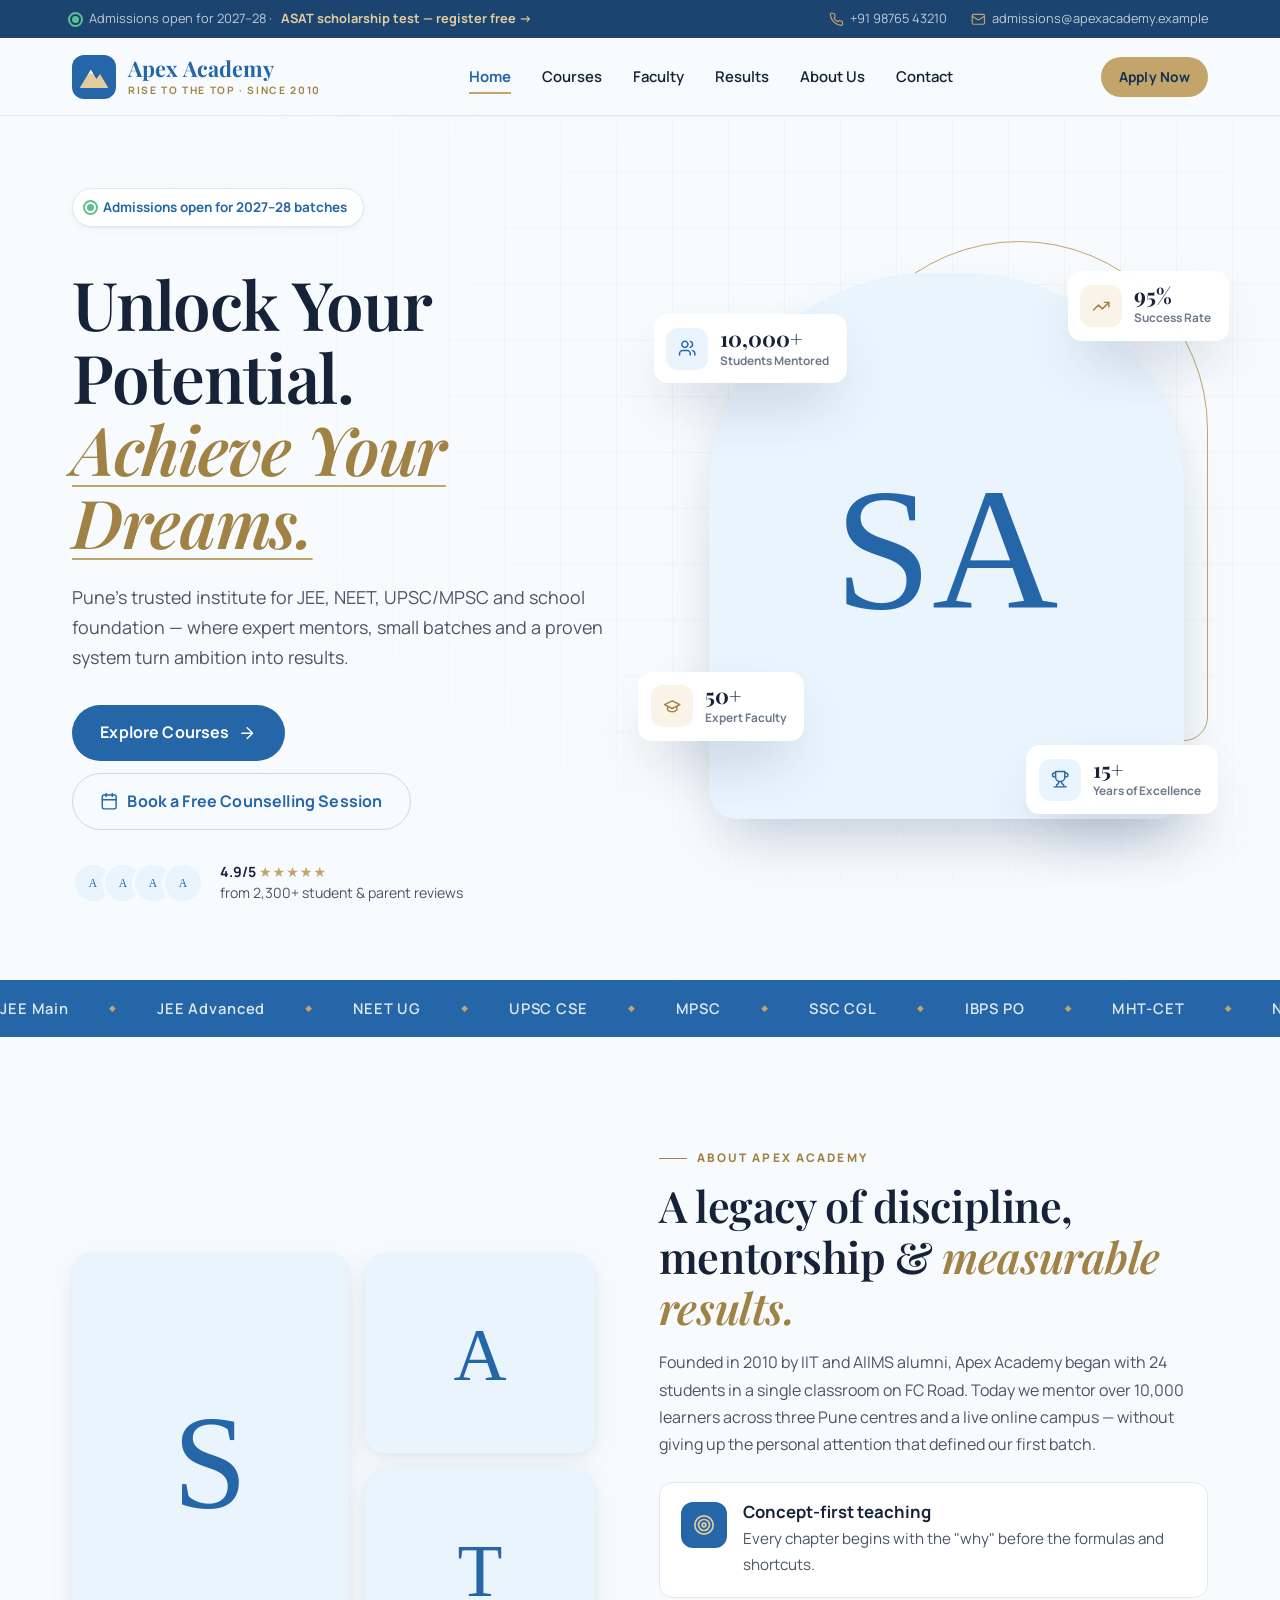
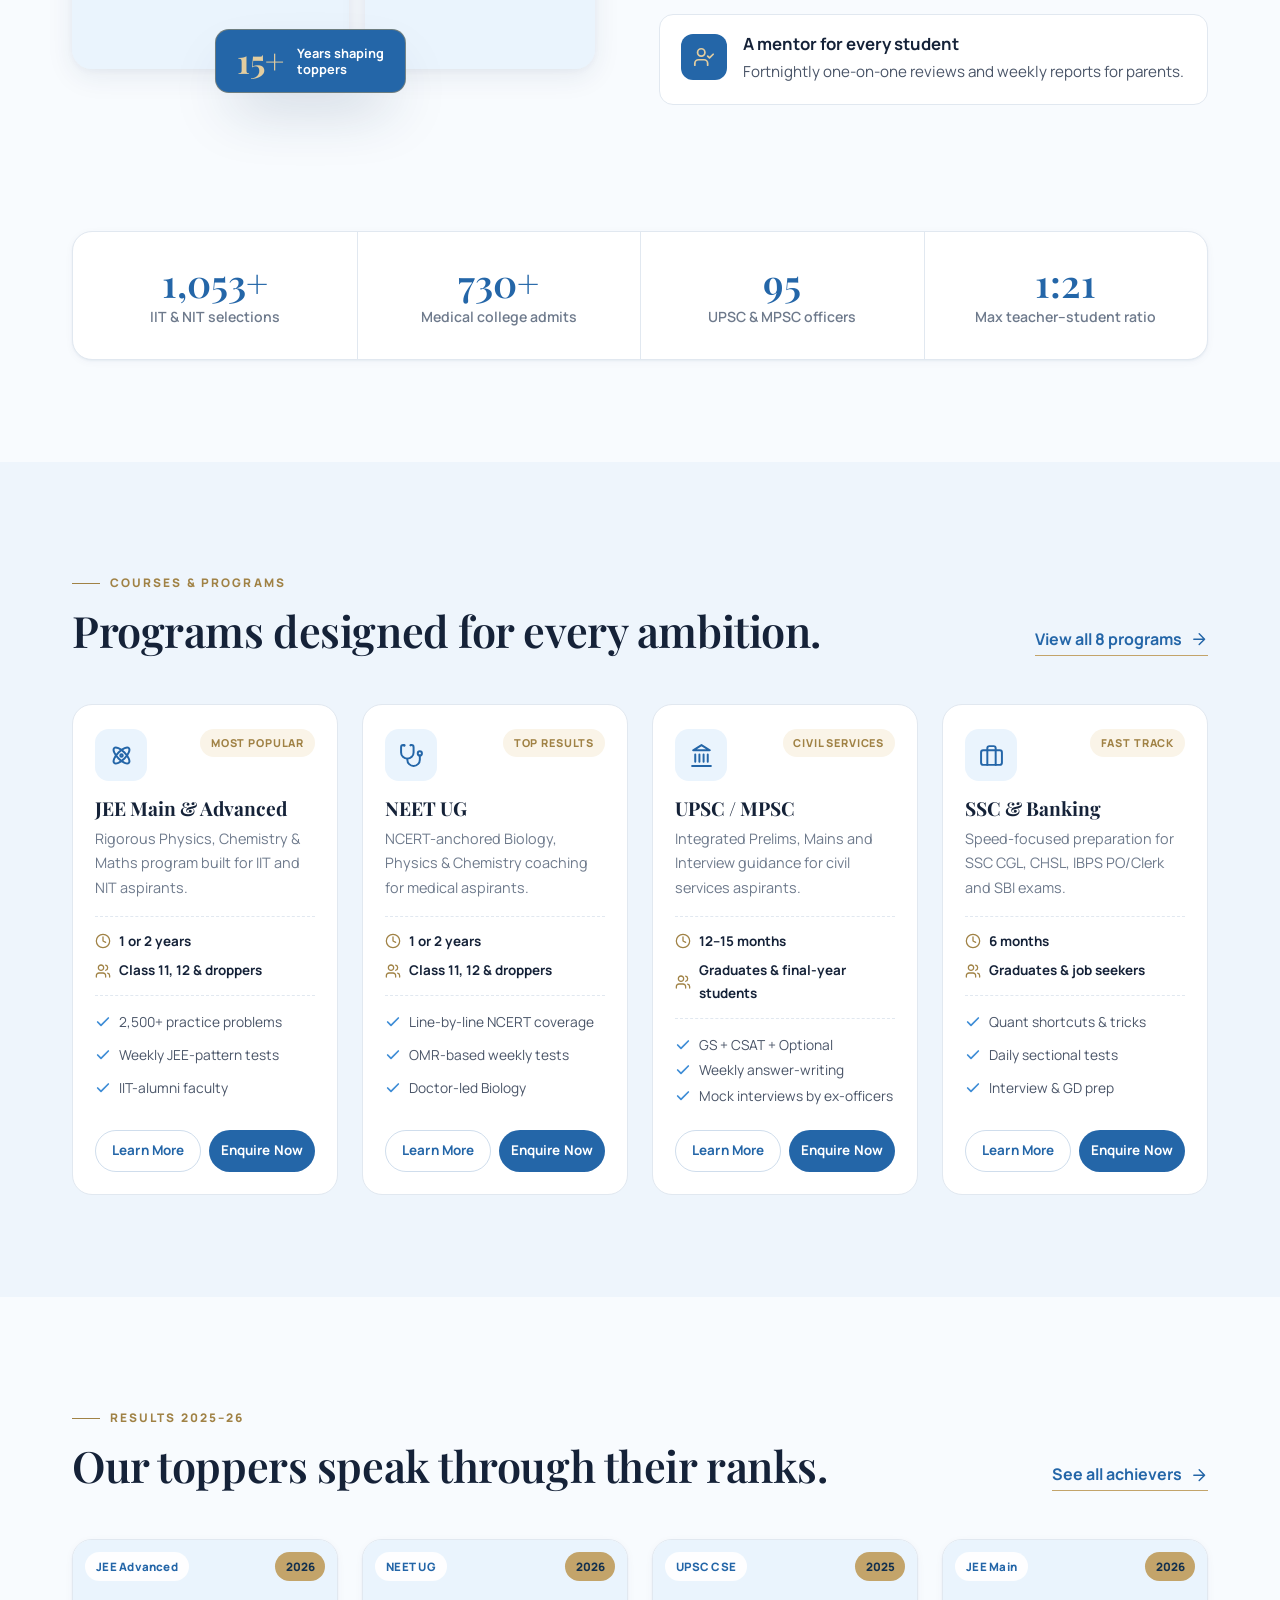
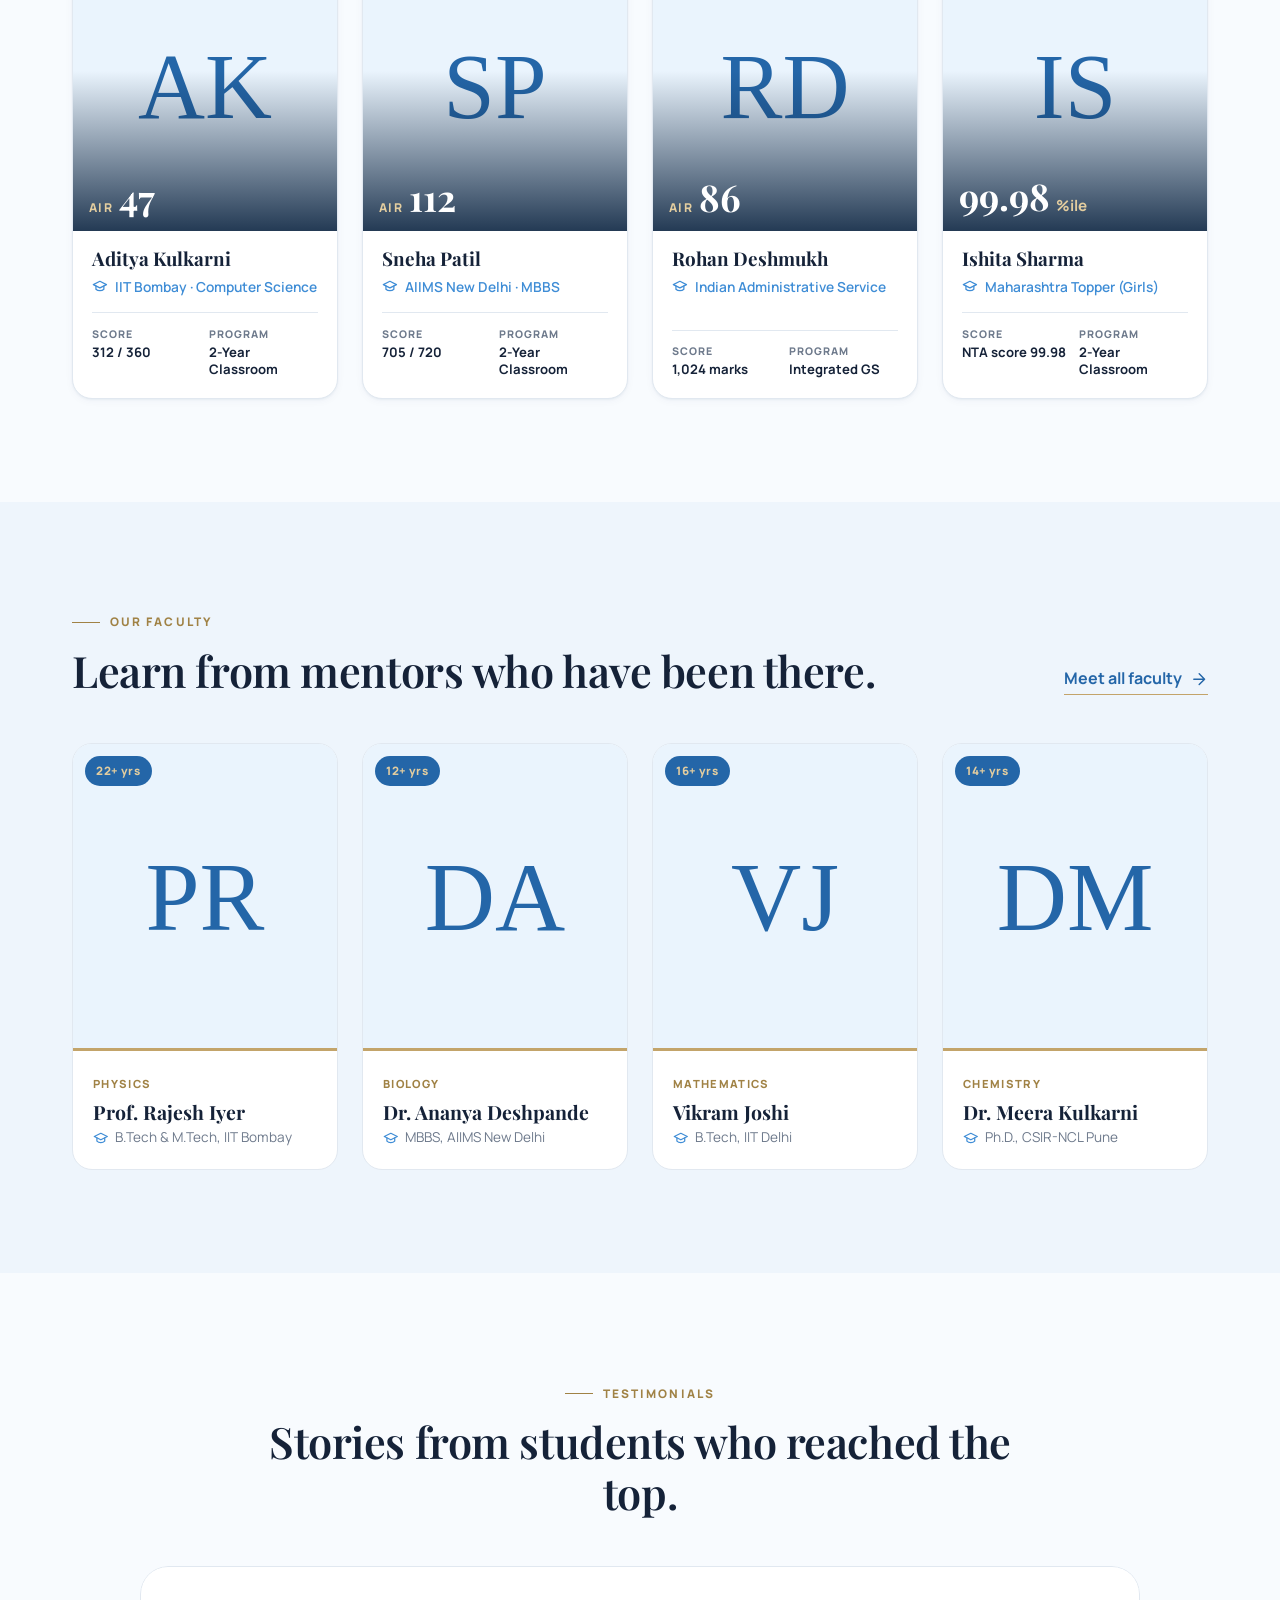
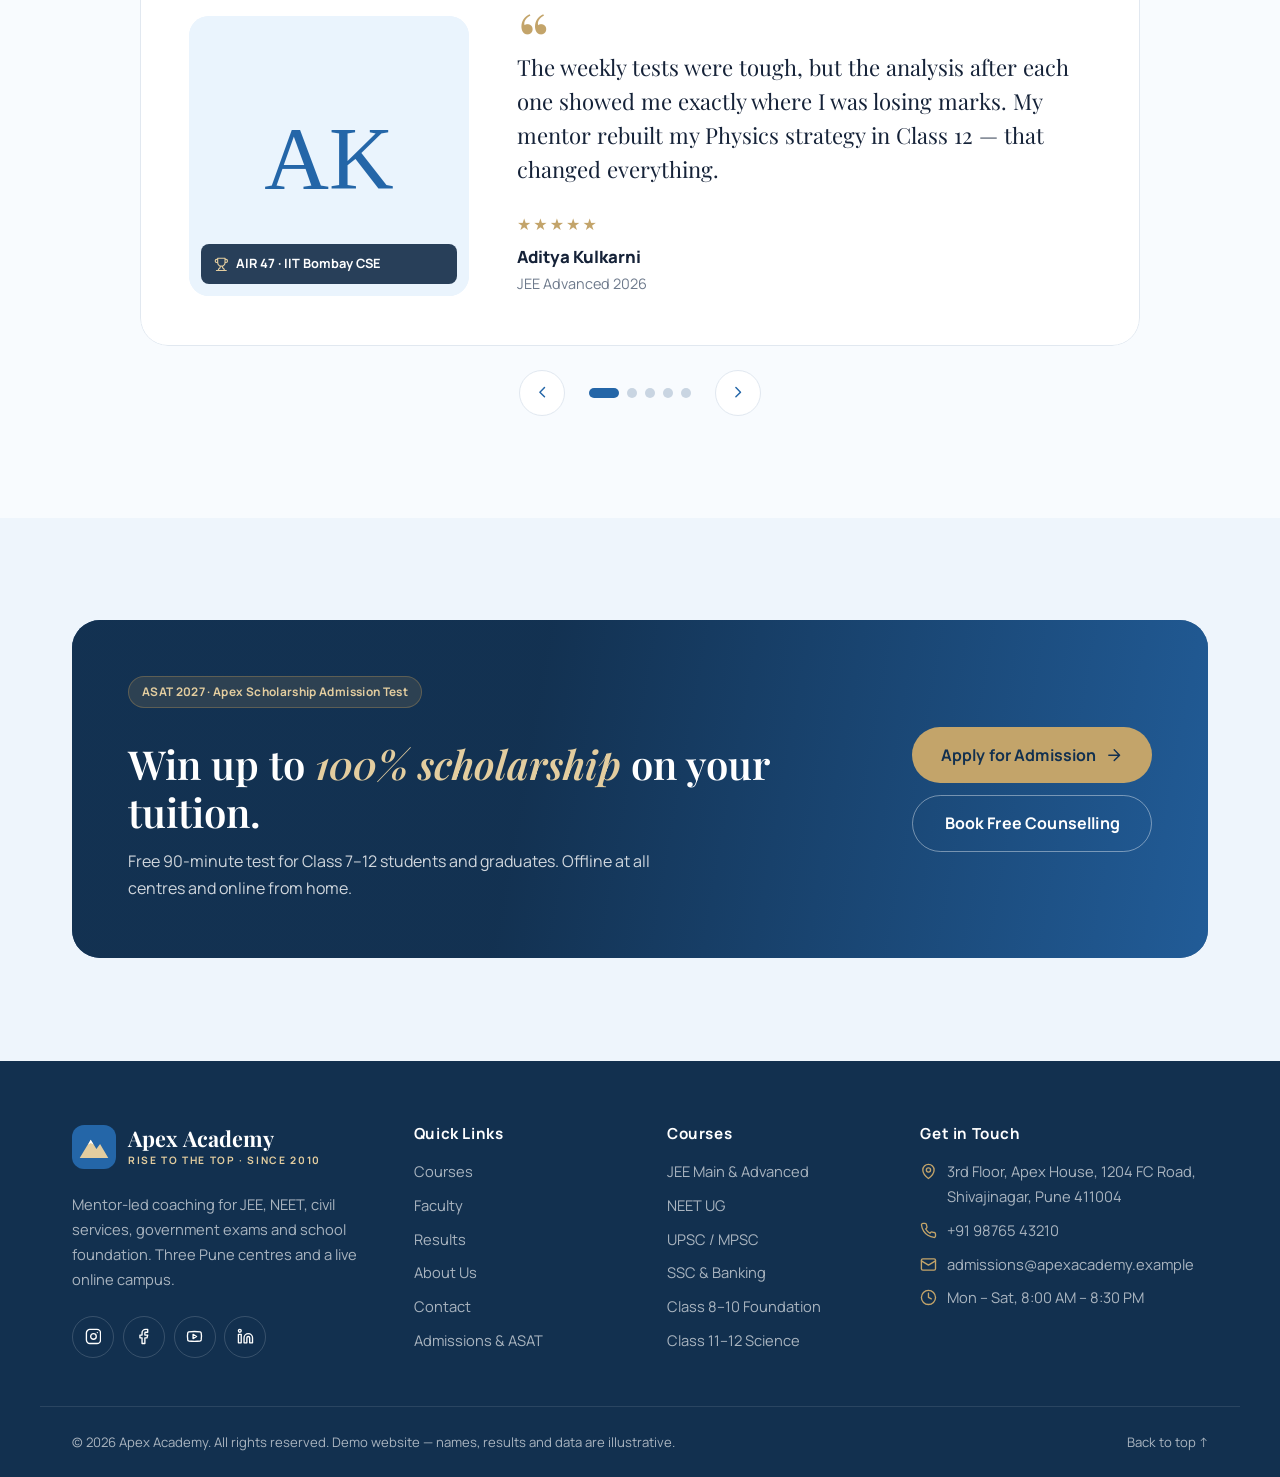
==== commit aaa3b7da: "Add share previews, custom 404 page, robots.txt and sitemap - Open Graph / Twitter card tags and can" ====
--- a/index.html
+++ b/index.html
@@ -5,6 +5,22 @@
   <meta name="viewport" content="width=device-width, initial-scale=1.0">
   <title>Apex Academy | JEE, NEET, UPSC &amp; Foundation Coaching in Pune</title>
   <meta name="description" content="Apex Academy, Pune — premium mentor-led coaching for JEE, NEET, UPSC/MPSC, SSC &amp; Banking, Foundation, Science and Commerce.">
+  <!-- Canonical URL & link-sharing previews (WhatsApp, Facebook, LinkedIn, X) -->
+  <link rel="canonical" href="https://coachingclassdemo.pages.dev/">
+  <meta property="og:type" content="website">
+  <meta property="og:site_name" content="Apex Academy">
+  <meta property="og:locale" content="en_IN">
+  <meta property="og:title" content="Apex Academy | JEE, NEET, UPSC &amp; Foundation Coaching in Pune">
+  <meta property="og:description" content="Apex Academy, Pune — premium mentor-led coaching for JEE, NEET, UPSC/MPSC, SSC &amp; Banking, Foundation, Science and Commerce.">
+  <meta property="og:url" content="https://coachingclassdemo.pages.dev/">
+  <meta property="og:image" content="https://images.unsplash.com/photo-1571260899304-425eee4c7efc?auto=format&amp;fm=jpg&amp;fit=crop&amp;w=1200&amp;h=630&amp;q=80">
+  <meta property="og:image:width" content="1200">
+  <meta property="og:image:height" content="630">
+  <meta property="og:image:alt" content="Students at Apex Academy, Pune">
+  <meta name="twitter:card" content="summary_large_image">
+  <meta name="twitter:title" content="Apex Academy | JEE, NEET, UPSC &amp; Foundation Coaching in Pune">
+  <meta name="twitter:description" content="Apex Academy, Pune — premium mentor-led coaching for JEE, NEET, UPSC/MPSC, SSC &amp; Banking, Foundation, Science and Commerce.">
+  <meta name="twitter:image" content="https://images.unsplash.com/photo-1571260899304-425eee4c7efc?auto=format&amp;fm=jpg&amp;fit=crop&amp;w=1200&amp;h=630&amp;q=80">
   <meta name="theme-color" content="#2466A8">
   <link rel="icon" href="data:image/svg+xml,%3Csvg xmlns='http://www.w3.org/2000/svg' viewBox='0 0 40 40'%3E%3Crect width='40' height='40' rx='10' fill='%232466A8'/%3E%3Cpath d='M7 30 17 13.5l5.2 8.3 3.3-4.6L33 30Z' fill='%23E3CD9F'/%3E%3C/svg%3E">
   <link rel="preconnect" href="https://fonts.googleapis.com">
--- a/style.css
+++ b/style.css
@@ -770,3 +770,20 @@
 .sr-only { position: absolute; width: 1px; height: 1px; padding: 0; margin: -1px; overflow: hidden; clip: rect(0 0 0 0); white-space: nowrap; border: 0; }
 fieldset.form-step { border: 0; padding: 0; margin: 0; min-width: 0; }
 .link-arrow--btn { background: none; border-width: 0 0 1px; font: inherit; font-weight: 700; cursor: pointer; }
+
+/* ---------- 26. 404 page ---------- */
+.notfound { position: relative; padding: clamp(4rem, 10vw, 7rem) 0; text-align: center; overflow: hidden; }
+.notfound::before { content: ""; position: absolute; inset: 0; z-index: -1; background: radial-gradient(ellipse at 50% 0%, var(--blue-50), transparent 70%); }
+.notfound__inner { max-width: 720px; }
+.notfound__code { font-family: var(--font-display); font-weight: 700; font-size: clamp(6rem, 20vw, 10rem); line-height: 1; color: var(--blue); margin-bottom: var(--s-4); letter-spacing: -.02em; }
+.notfound__code span { color: var(--brass); font-style: italic; }
+.notfound__lead { font-size: 1.08rem; color: var(--muted); max-width: 520px; margin: 0 auto var(--s-6); }
+.notfound__actions { display: flex; flex-wrap: wrap; gap: var(--s-3); justify-content: center; margin-bottom: var(--s-7); }
+.notfound__links { display: grid; grid-template-columns: repeat(4, 1fr); gap: var(--s-3); }
+.notfound__links a { display: flex; flex-direction: column; align-items: center; gap: .5rem; padding: 1.1rem .5rem; background: var(--white); border: 1px solid var(--line); border-radius: var(--r-md); font-weight: 700; color: var(--ink); transition: transform .3s var(--ease), box-shadow .3s, border-color .3s, color .3s; }
+.notfound__links a:hover { transform: translateY(-3px); box-shadow: var(--shadow-md); border-color: var(--brass-300); color: var(--blue); }
+.notfound__links .icon { width: 22px; height: 22px; color: var(--brass-600); }
+@media (max-width: 600px) {
+  .notfound__links { grid-template-columns: 1fr 1fr; }
+  .notfound__actions .btn { width: 100%; }
+}
